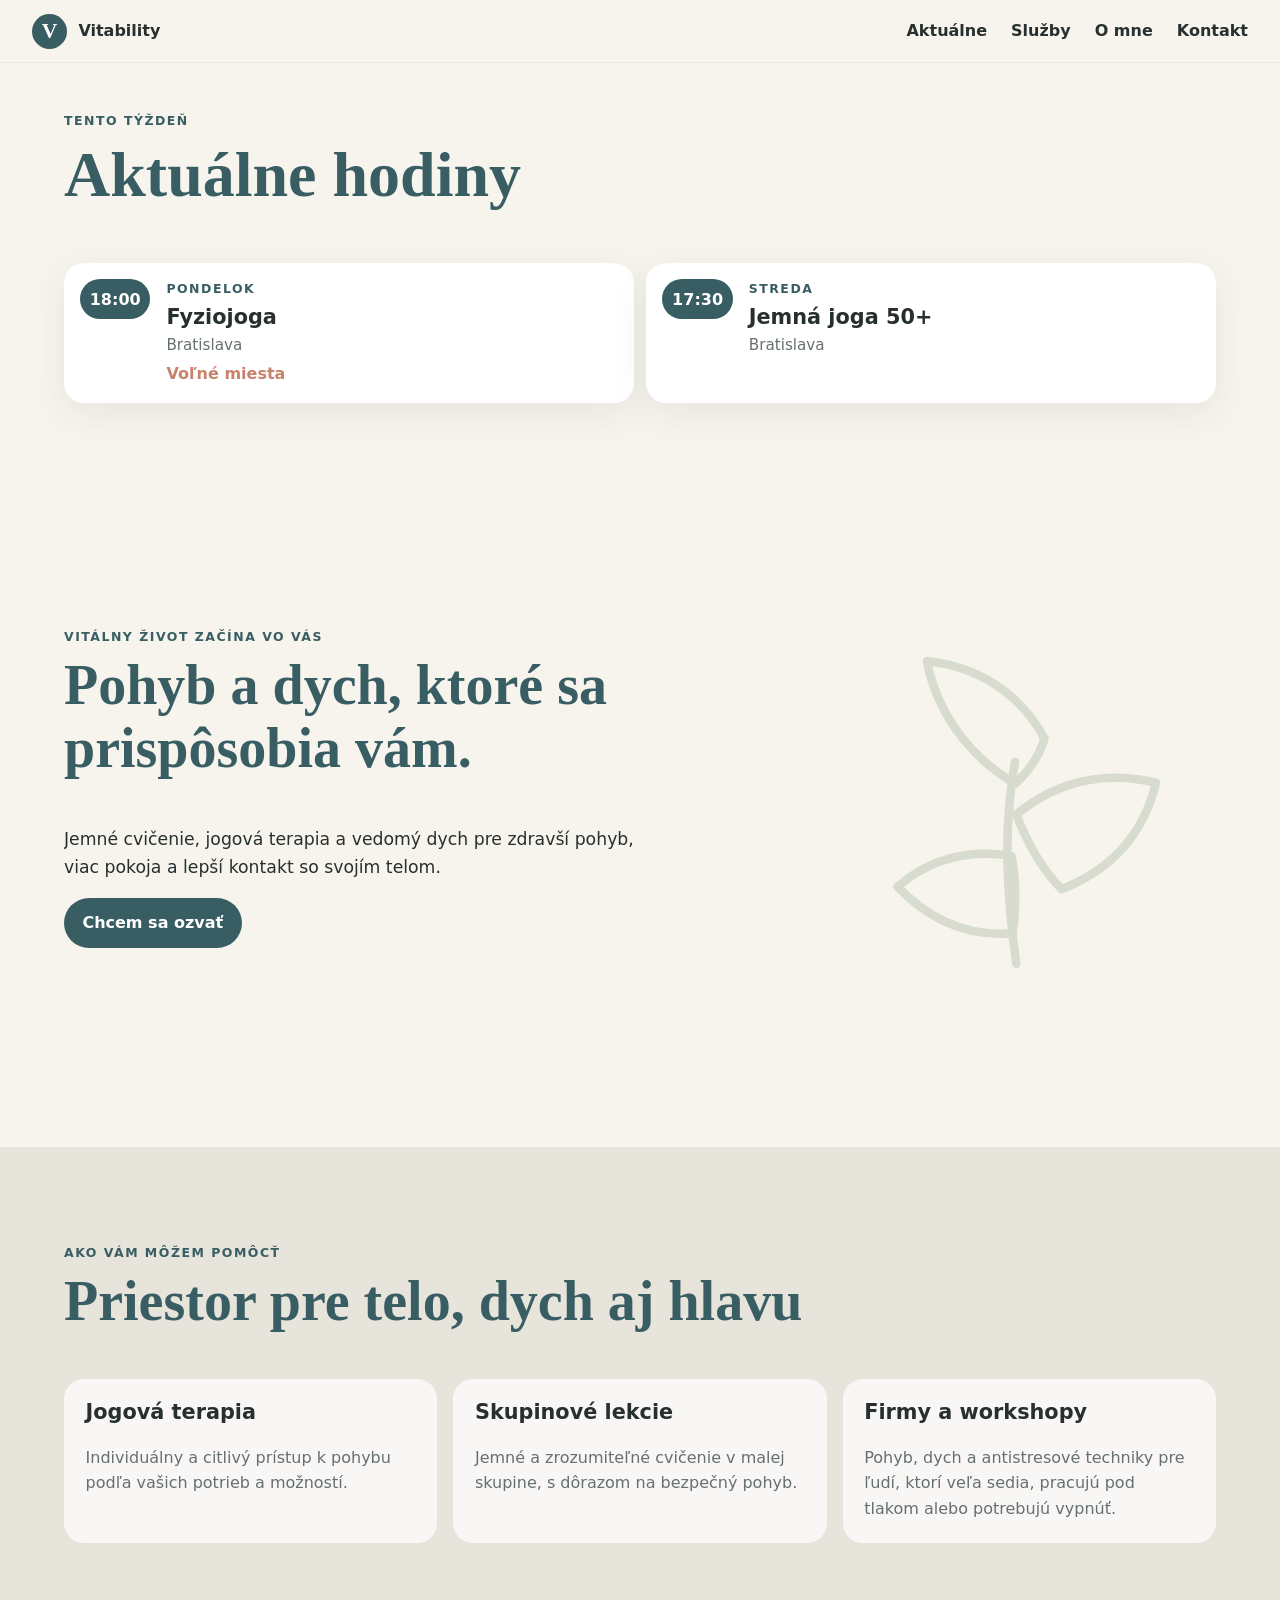
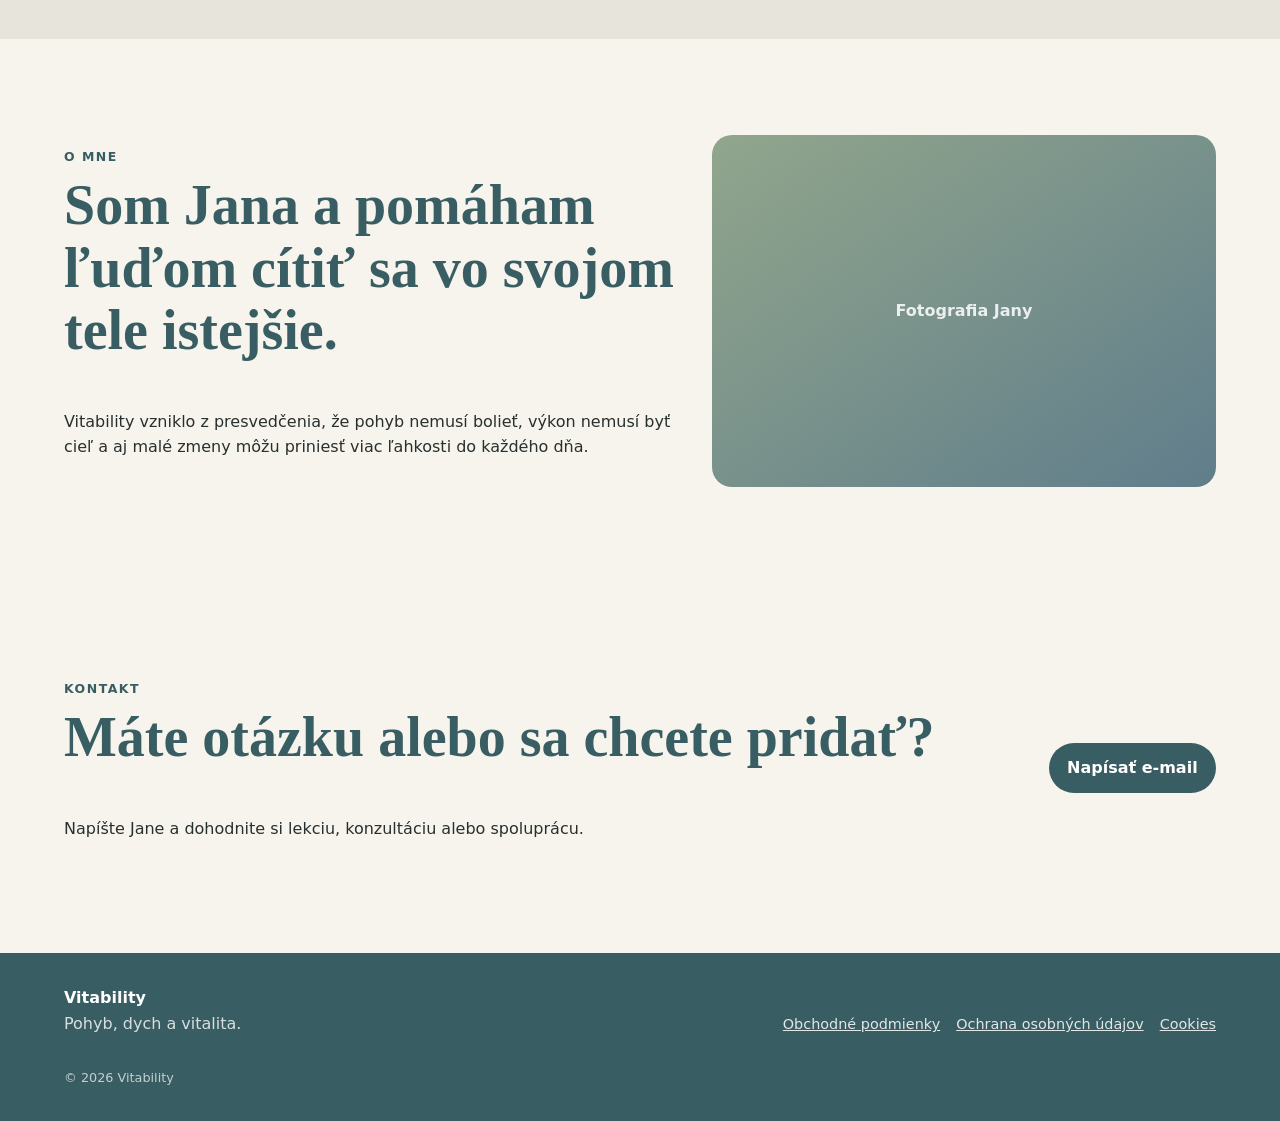
==== index.html @ 78c95292 "Create initial Vitability structure" ====
<!doctype html>
<html lang="sk">
<head>
  <meta charset="utf-8">
  <meta name="viewport" content="width=device-width, initial-scale=1">
  <meta name="description" content="Vitability – jemný pohyb, joga, dych a podpora vitality pre telo aj myseľ.">
  <title>Vitability</title>
  <link rel="stylesheet" href="css/styles.css">
  <script src="js/main.js" defer></script>
</head>
<body>
  <header class="site-header">
    <a class="brand" href="#top" aria-label="Vitability – domov">
      <span class="brand-mark" aria-hidden="true">V</span>
      <span class="brand-name">Vitability</span>
    </a>

    <button class="menu-toggle" type="button" aria-expanded="false" aria-controls="main-nav">
      <span class="sr-only">Otvoriť menu</span>
      <span></span>
      <span></span>
      <span></span>
    </button>

    <nav id="main-nav" class="main-nav" aria-label="Hlavná navigácia">
      <a href="#aktualne">Aktuálne</a>
      <a href="#sluzby">Služby</a>
      <a href="#o-mne">O mne</a>
      <a href="#kontakt">Kontakt</a>
    </nav>
  </header>

  <main id="top">
    <section id="aktualne" class="section section-current">
      <div class="section-heading">
        <p class="eyebrow">Tento týždeň</p>
        <h1>Aktuálne hodiny</h1>
      </div>
      <div id="lessons" class="lessons-list" aria-live="polite">
        <p class="loading">Načítavam aktuálne hodiny…</p>
      </div>
    </section>

    <section class="hero section">
      <div class="hero-copy">
        <p class="eyebrow">Vitálny život začína vo vás</p>
        <h2>Pohyb a dych, ktoré sa prispôsobia vám.</h2>
        <p>Jemné cvičenie, jogová terapia a vedomý dych pre zdravší pohyb, viac pokoja a lepší kontakt so svojím telom.</p>
        <a class="button button-primary" href="#kontakt">Chcem sa ozvať</a>
      </div>

      <div class="hero-art" aria-hidden="true">
        <svg class="ginkgo" viewBox="0 0 320 320" role="img">
          <path d="M157 275c-8-56-11-111-1-165"/>
          <path d="M156 128C116 104 92 68 84 28c42 4 77 27 96 63-4 14-12 26-24 37Z"/>
          <path d="M157 153c33-27 72-36 114-26-10 42-36 71-77 87-15-15-27-35-37-61Z"/>
          <path d="M153 187c-35-6-66 2-93 25 27 28 58 41 94 38 3-21 3-42-1-63Z"/>
        </svg>
      </div>
    </section>

    <section id="sluzby" class="section section-soft">
      <div class="section-heading">
        <p class="eyebrow">Ako vám môžem pomôcť</p>
        <h2>Priestor pre telo, dych aj hlavu</h2>
      </div>

      <div class="cards">
        <article class="card">
          <h3>Jogová terapia</h3>
          <p>Individuálny a citlivý prístup k pohybu podľa vašich potrieb a možností.</p>
        </article>
        <article class="card">
          <h3>Skupinové lekcie</h3>
          <p>Jemné a zrozumiteľné cvičenie v malej skupine, s dôrazom na bezpečný pohyb.</p>
        </article>
        <article class="card">
          <h3>Firmy a workshopy</h3>
          <p>Pohyb, dych a antistresové techniky pre ľudí, ktorí veľa sedia, pracujú pod tlakom alebo potrebujú vypnúť.</p>
        </article>
      </div>
    </section>

    <section id="o-mne" class="section about">
      <div>
        <p class="eyebrow">O mne</p>
        <h2>Som Jana a pomáham ľuďom cítiť sa vo svojom tele istejšie.</h2>
        <p>Vitability vzniklo z presvedčenia, že pohyb nemusí bolieť, výkon nemusí byť cieľ a aj malé zmeny môžu priniesť viac ľahkosti do každého dňa.</p>
      </div>
      <div class="about-placeholder" aria-label="Miesto pre fotografiu Jany">
        <span>Fotografia Jany</span>
      </div>
    </section>

    <section id="kontakt" class="section contact-section">
      <div>
        <p class="eyebrow">Kontakt</p>
        <h2>Máte otázku alebo sa chcete pridať?</h2>
        <p>Napíšte Jane a dohodnite si lekciu, konzultáciu alebo spoluprácu.</p>
      </div>
      <a class="button button-primary" href="mailto:info@vitability.sk">Napísať e-mail</a>
    </section>
  </main>

  <footer class="site-footer">
    <div class="footer-main">
      <div>
        <strong>Vitability</strong>
        <p>Pohyb, dych a vitalita.</p>
      </div>
      <div class="footer-links">
        <a href="#">Obchodné podmienky</a>
        <a href="#">Ochrana osobných údajov</a>
        <a href="#">Cookies</a>
      </div>
    </div>
    <p class="footer-copy">© <span id="year"></span> Vitability</p>
  </footer>
</body>
</html>
---- css/styles.css ----
:root {
  --color-primary: #607d8b;
  --color-deep: #385d62;
  --color-sage: #91a68c;
  --color-bg: #f7f4ed;
  --color-soft: #e7e4dc;
  --color-text: #28302f;
  --color-muted: #66706d;
  --color-accent: #c9826b;
  --color-white: #ffffff;
  --radius: 1.25rem;
  --shadow: 0 10px 35px rgba(40, 48, 47, 0.08);
  --max-width: 72rem;
}

* { box-sizing: border-box; }
html { scroll-behavior: smooth; }
body {
  margin: 0;
  font-family: Inter, ui-sans-serif, system-ui, -apple-system, BlinkMacSystemFont, "Segoe UI", sans-serif;
  color: var(--color-text);
  background: var(--color-bg);
  line-height: 1.6;
}

a { color: inherit; }
img, svg { display: block; max-width: 100%; }
button, input, textarea { font: inherit; }

.sr-only {
  position: absolute;
  width: 1px;
  height: 1px;
  padding: 0;
  margin: -1px;
  overflow: hidden;
  clip: rect(0, 0, 0, 0);
  white-space: nowrap;
  border: 0;
}

.site-header {
  position: sticky;
  top: 0;
  z-index: 10;
  display: flex;
  align-items: center;
  justify-content: space-between;
  padding: 0.85rem 1rem;
  background: rgba(247, 244, 237, 0.94);
  backdrop-filter: blur(10px);
  border-bottom: 1px solid rgba(56, 93, 98, 0.08);
}

.brand {
  display: inline-flex;
  align-items: center;
  gap: 0.7rem;
  text-decoration: none;
  font-weight: 700;
}

.brand-mark {
  display: grid;
  place-items: center;
  width: 2.2rem;
  height: 2.2rem;
  border-radius: 50%;
  background: var(--color-deep);
  color: var(--color-white);
  font-family: Georgia, serif;
  font-size: 1.35rem;
}

.menu-toggle {
  width: 2.75rem;
  height: 2.75rem;
  border: 0;
  background: transparent;
  display: grid;
  align-content: center;
  gap: 5px;
  cursor: pointer;
}
.menu-toggle span:not(.sr-only) {
  display: block;
  height: 2px;
  border-radius: 999px;
  background: var(--color-deep);
}

.main-nav {
  position: absolute;
  top: 100%;
  left: 0;
  right: 0;
  display: none;
  flex-direction: column;
  padding: 1rem;
  background: var(--color-bg);
  border-bottom: 1px solid rgba(56, 93, 98, 0.08);
}
.main-nav.is-open { display: flex; }
.main-nav a {
  padding: 0.8rem 0;
  text-decoration: none;
  font-weight: 600;
}

.section {
  width: min(100% - 2rem, var(--max-width));
  margin-inline: auto;
  padding: 4rem 0;
}

.section-current {
  padding-top: 2rem;
}

.eyebrow {
  margin: 0 0 0.45rem;
  color: var(--color-deep);
  font-size: 0.78rem;
  font-weight: 800;
  letter-spacing: 0.12em;
  text-transform: uppercase;
}

h1, h2, h3 {
  margin-top: 0;
  line-height: 1.12;
}
h1, h2 {
  font-family: Georgia, "Times New Roman", serif;
  color: var(--color-deep);
}
h1 { font-size: clamp(2rem, 8vw, 4rem); }
h2 { font-size: clamp(2rem, 8vw, 3.5rem); }
h3 { font-size: 1.3rem; }
p { margin-top: 0; }

.section-heading { margin-bottom: 1.5rem; }

.lessons-list {
  display: grid;
  gap: 0.8rem;
}
.lesson {
  display: grid;
  grid-template-columns: auto 1fr;
  gap: 0.9rem 1rem;
  align-items: start;
  padding: 1rem;
  border-radius: var(--radius);
  background: var(--color-white);
  box-shadow: var(--shadow);
}
.lesson-time {
  min-width: 4.4rem;
  padding: 0.45rem 0.6rem;
  border-radius: 999px;
  background: var(--color-deep);
  color: var(--color-white);
  font-weight: 800;
  text-align: center;
}
.lesson h3 { margin-bottom: 0.2rem; }
.lesson-meta { margin: 0; color: var(--color-muted); font-size: 0.95rem; }
.lesson-note { margin: 0.25rem 0 0; color: var(--color-accent); font-weight: 700; }
.loading, .empty { color: var(--color-muted); }

.hero {
  position: relative;
  display: grid;
  gap: 2rem;
  overflow: hidden;
  min-height: 70vh;
  align-content: center;
}
.hero-copy { position: relative; z-index: 1; }
.hero-copy > p:not(.eyebrow) { max-width: 37rem; font-size: 1.08rem; }
.hero-art {
  position: absolute;
  right: -6rem;
  bottom: -2rem;
  width: 19rem;
  opacity: 0.16;
}
.ginkgo {
  fill: none;
  stroke: var(--color-sage);
  stroke-width: 7;
  stroke-linecap: round;
  stroke-linejoin: round;
}

.button {
  display: inline-flex;
  align-items: center;
  justify-content: center;
  min-height: 3rem;
  padding: 0.75rem 1.15rem;
  border-radius: 999px;
  text-decoration: none;
  font-weight: 800;
}
.button-primary {
  background: var(--color-deep);
  color: var(--color-white);
}
.button-primary:hover { background: #2f5054; }

.section-soft {
  width: 100%;
  max-width: none;
  padding-inline: max(1rem, calc((100vw - var(--max-width)) / 2));
  background: var(--color-soft);
}
.cards {
  display: grid;
  gap: 1rem;
}
.card {
  padding: 1.35rem;
  border-radius: var(--radius);
  background: rgba(255, 255, 255, 0.72);
}
.card p { margin-bottom: 0; color: var(--color-muted); }

.about {
  display: grid;
  gap: 2rem;
}
.about-placeholder {
  min-height: 22rem;
  display: grid;
  place-items: center;
  border-radius: var(--radius);
  background: linear-gradient(145deg, var(--color-sage), var(--color-primary));
  color: rgba(255,255,255,0.85);
  font-weight: 700;
}

.contact-section {
  display: grid;
  gap: 1.5rem;
  padding-bottom: 5rem;
}

.site-footer {
  padding: 2rem 1rem;
  background: var(--color-deep);
  color: var(--color-white);
}
.footer-main {
  width: min(100%, var(--max-width));
  margin-inline: auto;
  display: grid;
  gap: 1.5rem;
}
.footer-main p { margin-bottom: 0; opacity: 0.8; }
.footer-links {
  display: flex;
  flex-wrap: wrap;
  gap: 0.75rem 1rem;
}
.footer-links a { font-size: 0.9rem; opacity: 0.85; }
.footer-copy {
  width: min(100%, var(--max-width));
  margin: 2rem auto 0;
  font-size: 0.8rem;
  opacity: 0.7;
}

@media (min-width: 48rem) {
  .site-header { padding-inline: 2rem; }
  .menu-toggle { display: none; }
  .main-nav {
    position: static;
    display: flex;
    flex-direction: row;
    gap: 1.5rem;
    padding: 0;
    background: transparent;
    border: 0;
  }
  .main-nav a { padding: 0; }
  .section { padding-block: 6rem; }
  .section-current { padding-top: 3rem; }
  .lessons-list { grid-template-columns: repeat(2, minmax(0, 1fr)); }
  .hero { grid-template-columns: 1.3fr 0.7fr; min-height: 72vh; }
  .hero-art { position: static; width: 100%; opacity: 0.3; align-self: center; }
  .cards { grid-template-columns: repeat(3, 1fr); }
  .about { grid-template-columns: 1.1fr 0.9fr; align-items: center; }
  .contact-section { grid-template-columns: 1fr auto; align-items: center; }
  .footer-main { grid-template-columns: 1fr auto; align-items: end; }
  .footer-links { justify-content: flex-end; }
}
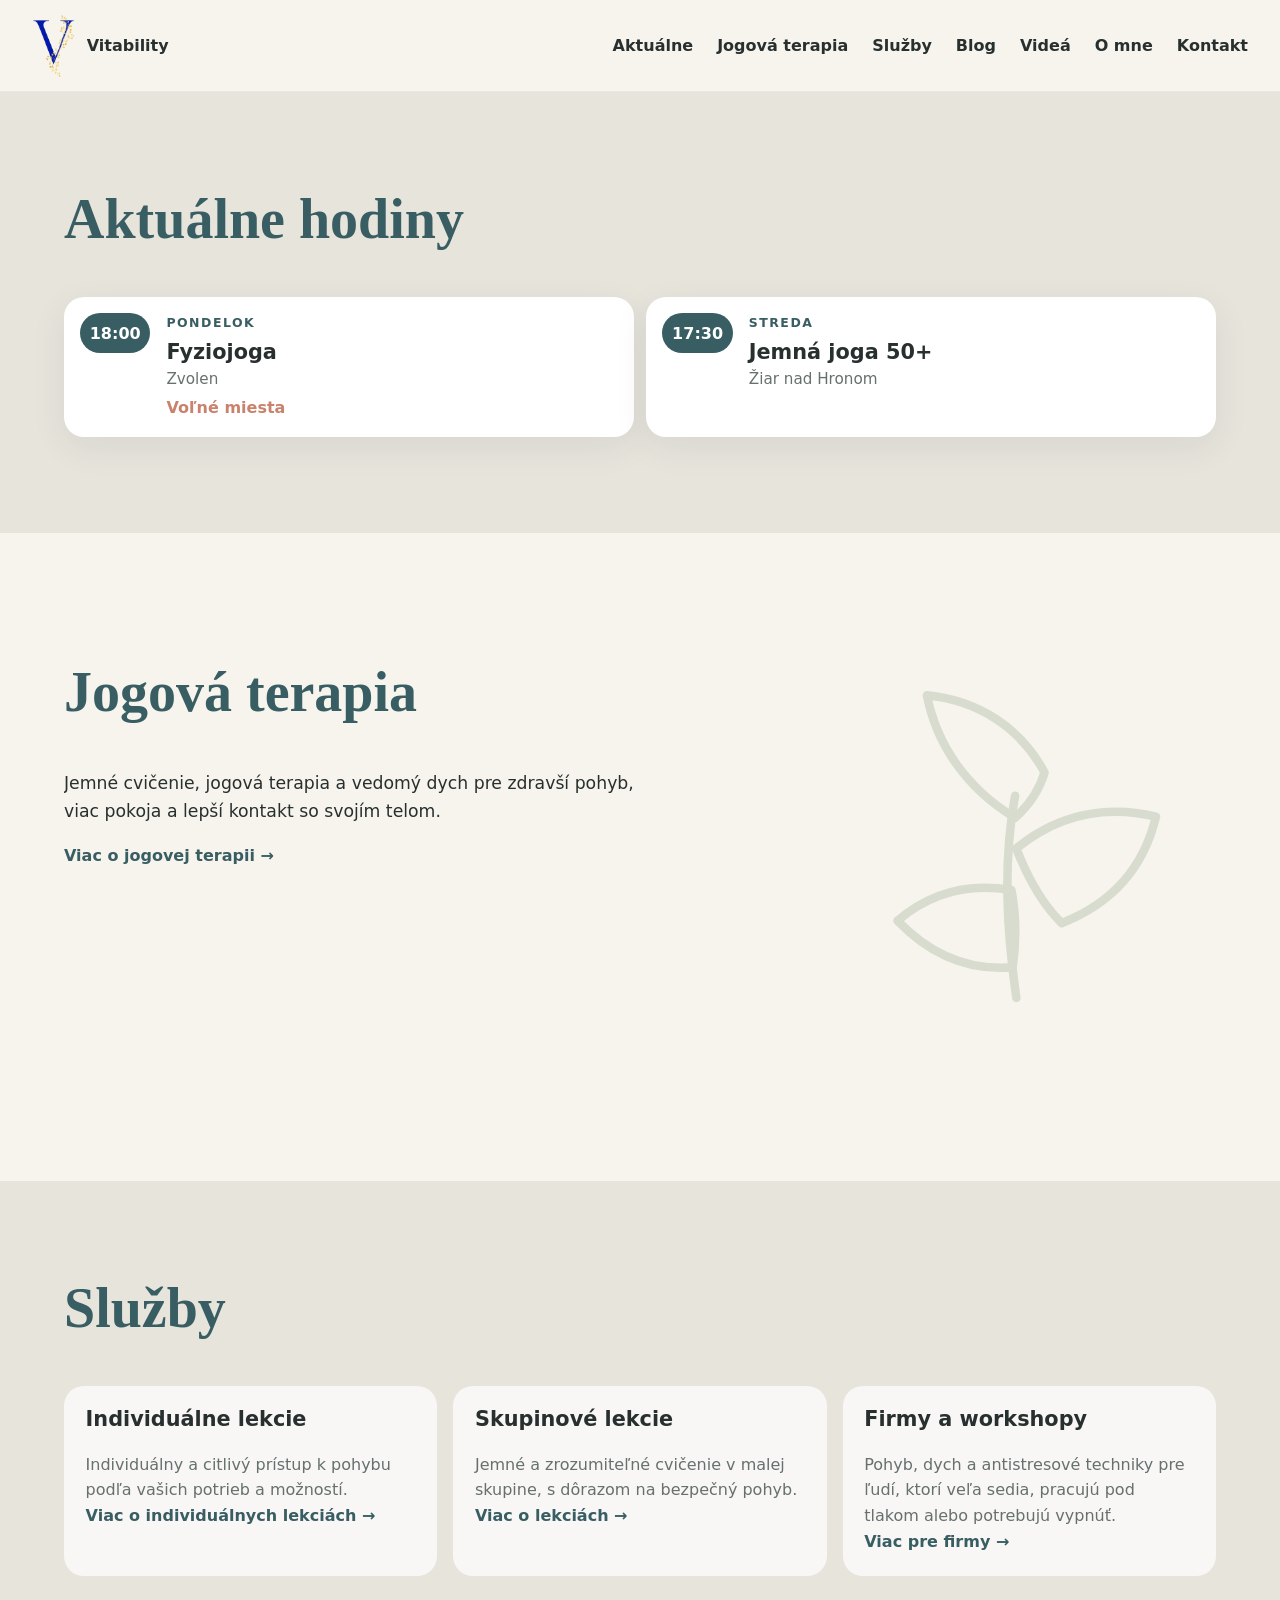
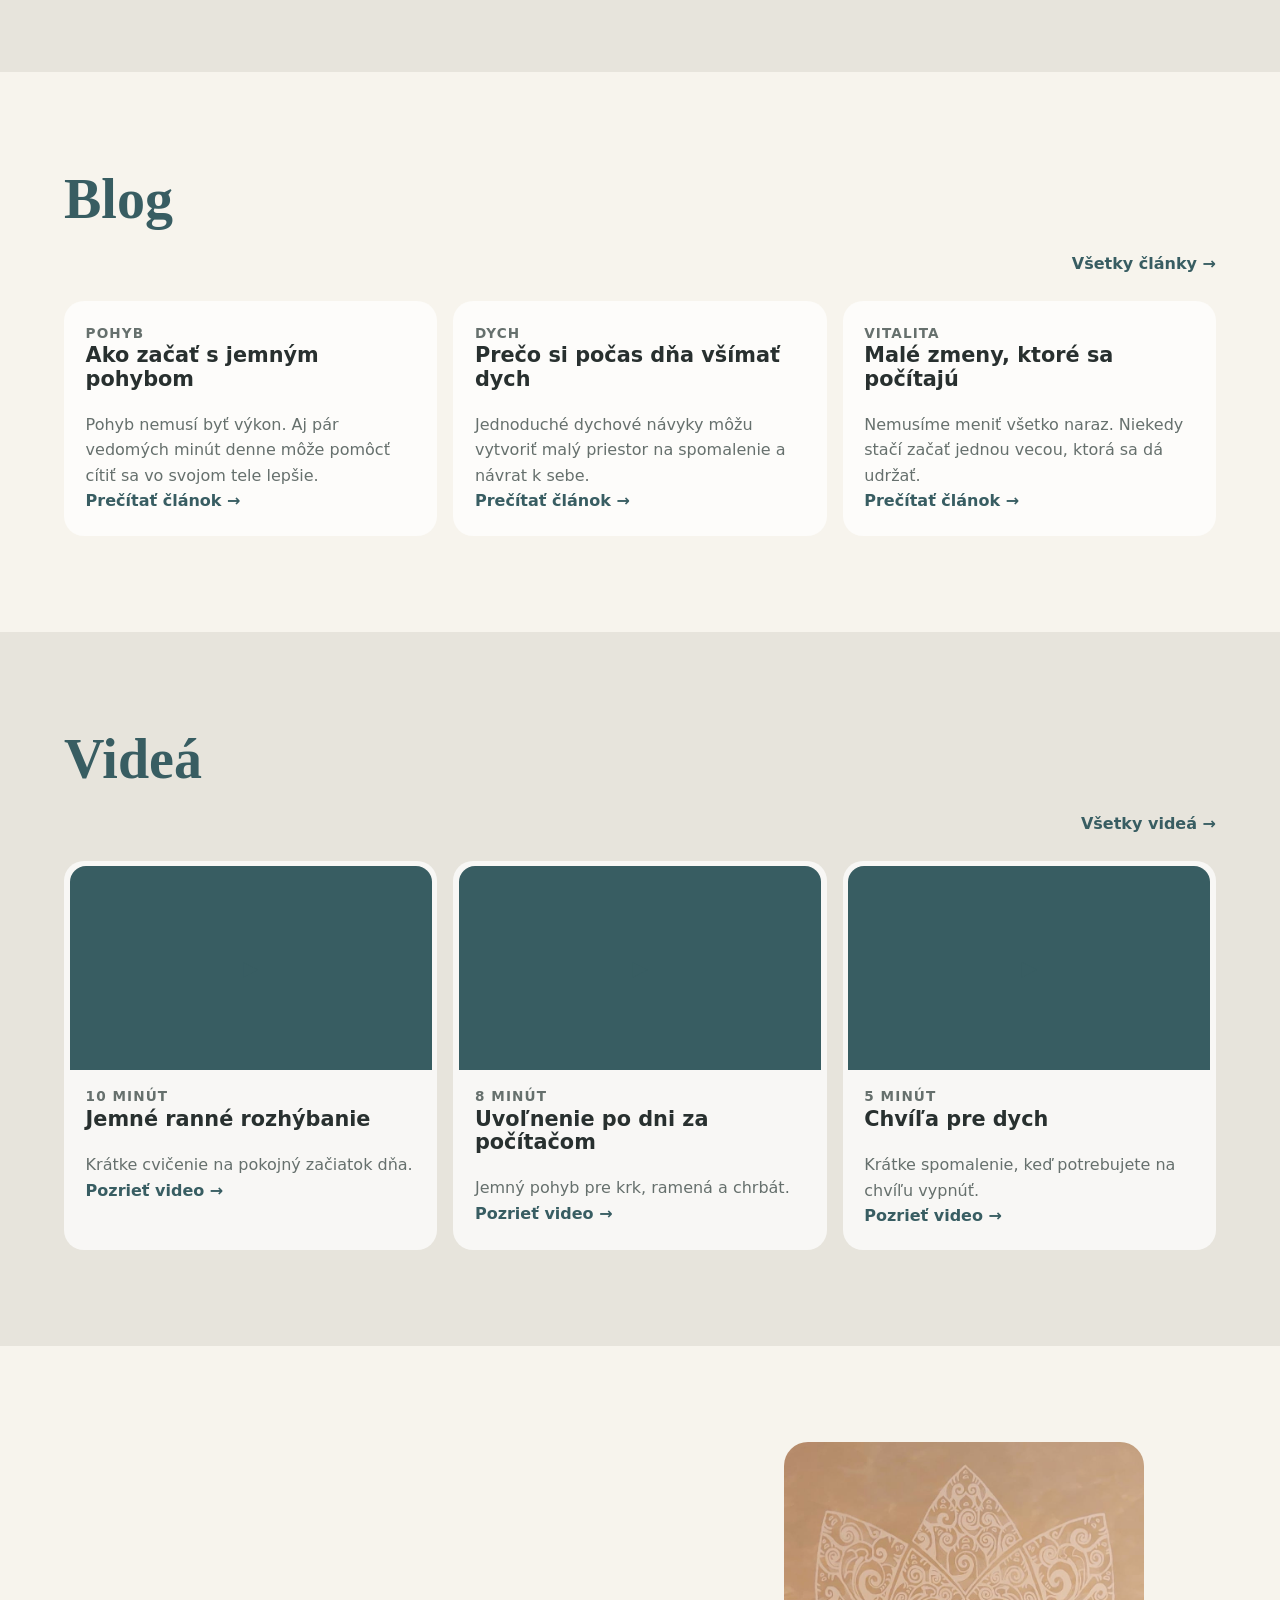
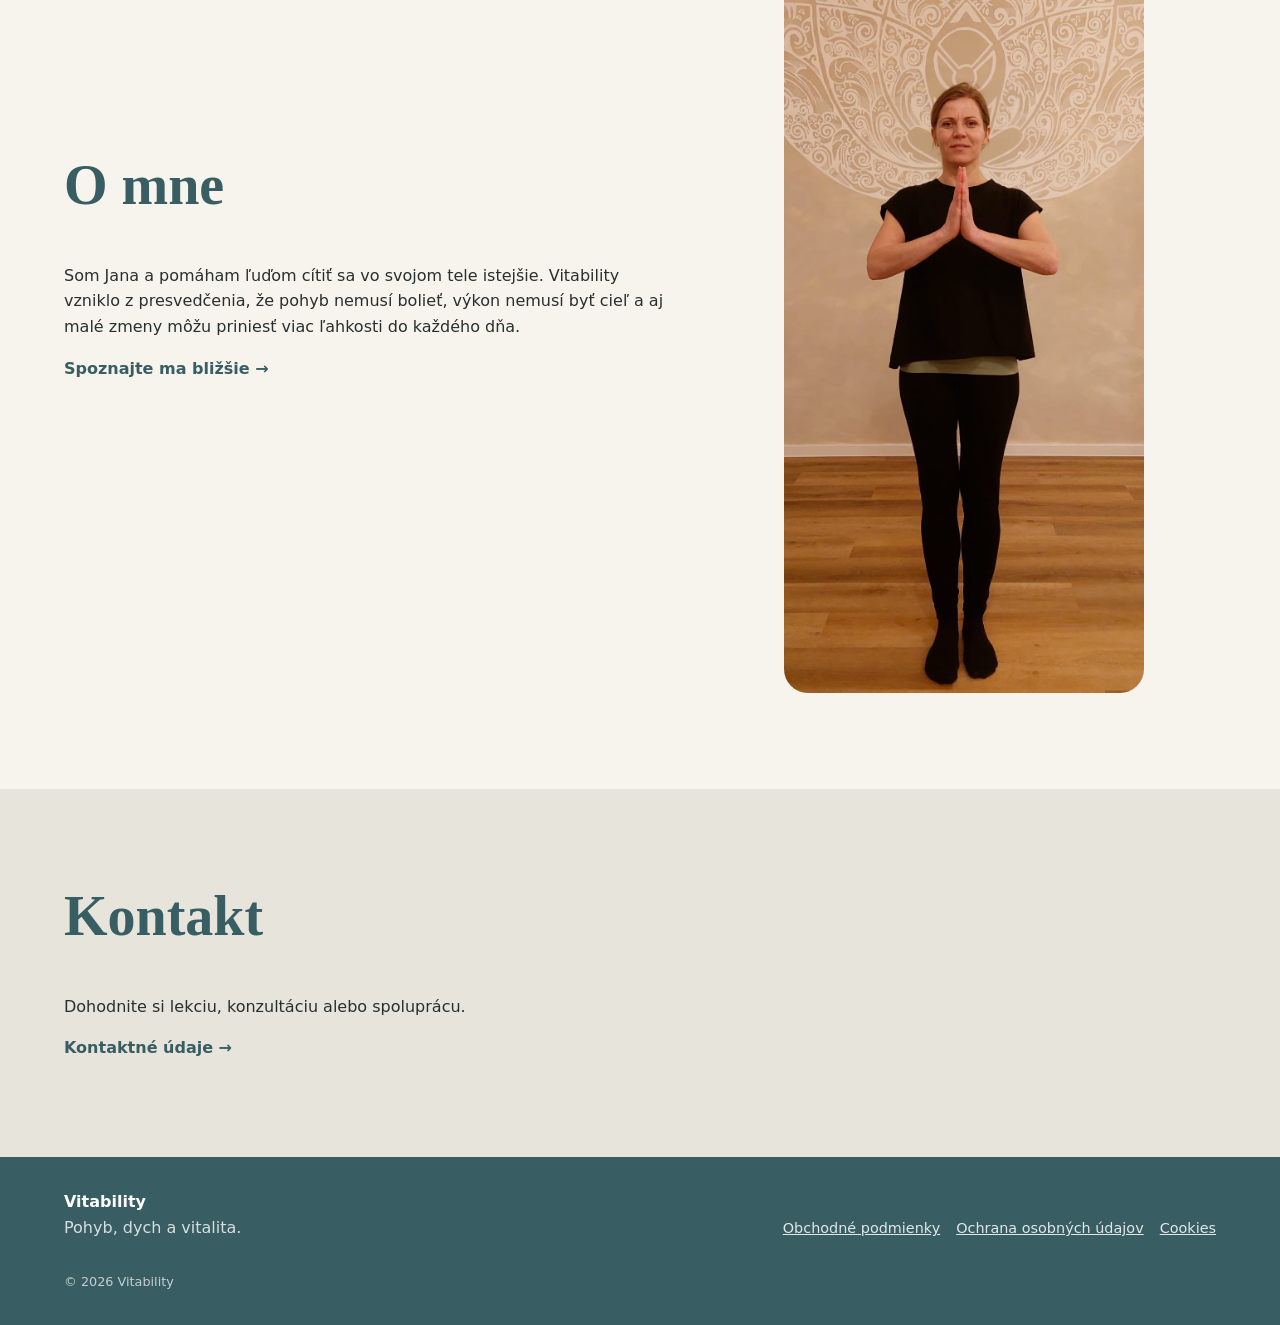
==== commit 713f10c2: "Add homepage content and images" ====
--- a/index.html
+++ b/index.html
@@ -1,120 +1,320 @@
 <!doctype html>
 <html lang="sk">
+
 <head>
-  <meta charset="utf-8">
-  <meta name="viewport" content="width=device-width, initial-scale=1">
-  <meta name="description" content="Vitability – jemný pohyb, joga, dych a podpora vitality pre telo aj myseľ.">
-  <title>Vitability</title>
-  <link rel="stylesheet" href="css/styles.css">
-  <script src="js/main.js" defer></script>
+    <meta charset="utf-8">
+    <meta name="viewport" content="width=device-width, initial-scale=1">
+
+    <meta name="description" content="Vitability – jemný pohyb, joga, dych a podpora vitality pre telo aj myseľ.">
+
+    <title>Vitability</title>
+
+    <link rel="stylesheet" href="css/styles.css">
+    <script src="js/main.js" defer></script>
 </head>
+
 <body>
-  <header class="site-header">
-    <a class="brand" href="#top" aria-label="Vitability – domov">
-      <span class="brand-mark" aria-hidden="true">V</span>
-      <span class="brand-name">Vitability</span>
-    </a>
-
-    <button class="menu-toggle" type="button" aria-expanded="false" aria-controls="main-nav">
-      <span class="sr-only">Otvoriť menu</span>
-      <span></span>
-      <span></span>
-      <span></span>
-    </button>
-
-    <nav id="main-nav" class="main-nav" aria-label="Hlavná navigácia">
-      <a href="#aktualne">Aktuálne</a>
-      <a href="#sluzby">Služby</a>
-      <a href="#o-mne">O mne</a>
-      <a href="#kontakt">Kontakt</a>
-    </nav>
-  </header>
-
-  <main id="top">
-    <section id="aktualne" class="section section-current">
-      <div class="section-heading">
-        <p class="eyebrow">Tento týždeň</p>
-        <h1>Aktuálne hodiny</h1>
-      </div>
-      <div id="lessons" class="lessons-list" aria-live="polite">
-        <p class="loading">Načítavam aktuálne hodiny…</p>
-      </div>
-    </section>
-
-    <section class="hero section">
-      <div class="hero-copy">
-        <p class="eyebrow">Vitálny život začína vo vás</p>
-        <h2>Pohyb a dych, ktoré sa prispôsobia vám.</h2>
-        <p>Jemné cvičenie, jogová terapia a vedomý dych pre zdravší pohyb, viac pokoja a lepší kontakt so svojím telom.</p>
-        <a class="button button-primary" href="#kontakt">Chcem sa ozvať</a>
-      </div>
-
-      <div class="hero-art" aria-hidden="true">
-        <svg class="ginkgo" viewBox="0 0 320 320" role="img">
-          <path d="M157 275c-8-56-11-111-1-165"/>
-          <path d="M156 128C116 104 92 68 84 28c42 4 77 27 96 63-4 14-12 26-24 37Z"/>
-          <path d="M157 153c33-27 72-36 114-26-10 42-36 71-77 87-15-15-27-35-37-61Z"/>
-          <path d="M153 187c-35-6-66 2-93 25 27 28 58 41 94 38 3-21 3-42-1-63Z"/>
-        </svg>
-      </div>
-    </section>
-
-    <section id="sluzby" class="section section-soft">
-      <div class="section-heading">
-        <p class="eyebrow">Ako vám môžem pomôcť</p>
-        <h2>Priestor pre telo, dych aj hlavu</h2>
-      </div>
-
-      <div class="cards">
-        <article class="card">
-          <h3>Jogová terapia</h3>
-          <p>Individuálny a citlivý prístup k pohybu podľa vašich potrieb a možností.</p>
-        </article>
-        <article class="card">
-          <h3>Skupinové lekcie</h3>
-          <p>Jemné a zrozumiteľné cvičenie v malej skupine, s dôrazom na bezpečný pohyb.</p>
-        </article>
-        <article class="card">
-          <h3>Firmy a workshopy</h3>
-          <p>Pohyb, dych a antistresové techniky pre ľudí, ktorí veľa sedia, pracujú pod tlakom alebo potrebujú vypnúť.</p>
-        </article>
-      </div>
-    </section>
-
-    <section id="o-mne" class="section about">
-      <div>
-        <p class="eyebrow">O mne</p>
-        <h2>Som Jana a pomáham ľuďom cítiť sa vo svojom tele istejšie.</h2>
-        <p>Vitability vzniklo z presvedčenia, že pohyb nemusí bolieť, výkon nemusí byť cieľ a aj malé zmeny môžu priniesť viac ľahkosti do každého dňa.</p>
-      </div>
-      <div class="about-placeholder" aria-label="Miesto pre fotografiu Jany">
-        <span>Fotografia Jany</span>
-      </div>
-    </section>
-
-    <section id="kontakt" class="section contact-section">
-      <div>
-        <p class="eyebrow">Kontakt</p>
-        <h2>Máte otázku alebo sa chcete pridať?</h2>
-        <p>Napíšte Jane a dohodnite si lekciu, konzultáciu alebo spoluprácu.</p>
-      </div>
-      <a class="button button-primary" href="mailto:info@vitability.sk">Napísať e-mail</a>
-    </section>
-  </main>
-
-  <footer class="site-footer">
-    <div class="footer-main">
-      <div>
-        <strong>Vitability</strong>
-        <p>Pohyb, dych a vitalita.</p>
-      </div>
-      <div class="footer-links">
-        <a href="#">Obchodné podmienky</a>
-        <a href="#">Ochrana osobných údajov</a>
-        <a href="#">Cookies</a>
-      </div>
-    </div>
-    <p class="footer-copy">© <span id="year"></span> Vitability</p>
-  </footer>
+    <header class="site-header">
+        <a class="brand" href="#aktualne" aria-label="Vitability – domov">
+            <img class="brand-logo" src="assets/logo/vitability-v.png" alt="">
+            <span class="brand-name">Vitability</span>
+        </a>
+
+        <button class="menu-toggle" type="button" aria-expanded="false" aria-controls="main-nav">
+            <span class="sr-only">Otvoriť menu</span>
+            <span></span>
+            <span></span>
+            <span></span>
+        </button>
+
+        <nav id="main-nav" class="main-nav" aria-label="Hlavná navigácia">
+            <a href="#aktualne">Aktuálne</a>
+            <a href="#hero">Jogová terapia</a>
+            <a href="#sluzby">Služby</a>
+            <a href="#blog">Blog</a>
+            <a href="#videa">Videá</a>
+            <a href="#o-mne">O mne</a>
+            <a href="#kontakt">Kontakt</a>
+        </nav>
+    </header>
+
+    <main id="top">
+
+        <section id="aktualne" class="section section-soft">
+            <div class="section-heading">
+                <h2>Aktuálne hodiny</h2>
+            </div>
+
+            <div id="lessons" class="lessons-list" aria-live="polite">
+                <p class="loading">Načítavam aktuálne hodiny…</p>
+            </div>
+        </section>
+
+        <section id="hero" class="hero section">
+            <div class="hero-copy">
+                <h2>Jogová terapia</h2>
+
+                <p>
+                    Jemné cvičenie, jogová terapia a vedomý dych pre zdravší
+                    pohyb, viac pokoja a lepší kontakt so svojím telom.
+                </p>
+                <a class="text-link" href="jogova-terapia.html">
+                    Viac o jogovej terapii →
+                </a>
+
+            </div>
+
+            <div class="hero-art" aria-hidden="true">
+                <svg class="ginkgo" viewBox="0 0 320 320" role="img">
+                    <path d="M157 275c-8-56-11-111-1-165" />
+                    <path d="M156 128C116 104 92 68 84 28c42 4 77 27 96 63-4 14-12 26-24 37Z" />
+                    <path d="M157 153c33-27 72-36 114-26-10 42-36 71-77 87-15-15-27-35-37-61Z" />
+                    <path d="M153 187c-35-6-66 2-93 25 27 28 58 41 94 38 3-21 3-42-1-63Z" />
+                </svg>
+            </div>
+        </section>
+
+        <section id="sluzby" class="section section-soft">
+            <div class="section-heading">
+                <h2>Služby</h2>
+            </div>
+
+            <div class="cards">
+                <article class="card">
+                    <h3>Individuálne lekcie</h3>
+
+                    <p>
+                        Individuálny a citlivý prístup k pohybu podľa vašich
+                        potrieb a možností.
+                    </p>
+
+                    <a class="text-link" href="individualne-lekcie.html">
+                        Viac o individuálnych lekciách →
+                    </a>
+                </article>
+
+                <article class="card">
+                    <h3>Skupinové lekcie</h3>
+
+                    <p>
+                        Jemné a zrozumiteľné cvičenie v malej skupine,
+                        s dôrazom na bezpečný pohyb.
+                    </p>
+
+                    <a class="text-link" href="skupinove-lekcie.html">
+                        Viac o lekciách →
+                    </a>
+                </article>
+
+                <article class="card">
+                    <h3>Firmy a workshopy</h3>
+
+                    <p>
+                        Pohyb, dych a antistresové techniky pre ľudí,
+                        ktorí veľa sedia, pracujú pod tlakom alebo
+                        potrebujú vypnúť.
+                    </p>
+
+                    <a class="text-link" href="firmy.html">
+                        Viac pre firmy →
+                    </a>
+                </article>
+            </div>
+        </section>
+
+        <section id="blog" class="section">
+            <div class="section-heading section-heading-row">
+                <div>
+                    <h2>Blog</h2>
+                </div>
+
+                <a class="text-link" href="blog.html">
+                    Všetky články →
+                </a>
+            </div>
+
+            <div class="cards blog-cards">
+                <article class="card article-card">
+                    <p class="card-meta">Pohyb</p>
+
+                    <h3>Ako začať s jemným pohybom</h3>
+
+                    <p>
+                        Pohyb nemusí byť výkon. Aj pár vedomých minút denne
+                        môže pomôcť cítiť sa vo svojom tele lepšie.
+                    </p>
+
+                    <a class="text-link" href="#">
+                        Prečítať článok →
+                    </a>
+                </article>
+
+                <article class="card article-card">
+                    <p class="card-meta">Dych</p>
+
+                    <h3>Prečo si počas dňa všímať dych</h3>
+
+                    <p>
+                        Jednoduché dychové návyky môžu vytvoriť malý priestor
+                        na spomalenie a návrat k sebe.
+                    </p>
+
+                    <a class="text-link" href="#">
+                        Prečítať článok →
+                    </a>
+                </article>
+
+                <article class="card article-card">
+                    <p class="card-meta">Vitalita</p>
+
+                    <h3>Malé zmeny, ktoré sa počítajú</h3>
+
+                    <p>
+                        Nemusíme meniť všetko naraz. Niekedy stačí začať
+                        jednou vecou, ktorá sa dá udržať.
+                    </p>
+
+                    <a class="text-link" href="#">
+                        Prečítať článok →
+                    </a>
+                </article>
+            </div>
+        </section>
+
+        <section id="videa" class="section section-soft">
+            <div class="section-heading section-heading-row">
+                <div>
+                    <h2>Videá</h2>
+                </div>
+
+                <a class="text-link" href="videa.html">
+                    Všetky videá →
+                </a>
+            </div>
+
+            <div class="cards video-cards">
+                <article class="card video-card">
+                    <div class="video-placeholder" aria-hidden="true">
+                        <span class="play-button">▶</span>
+                    </div>
+
+                    <p class="card-meta">10 minút</p>
+
+                    <h3>Jemné ranné rozhýbanie</h3>
+
+                    <p>
+                        Krátke cvičenie na pokojný začiatok dňa.
+                    </p>
+
+                    <a class="text-link" href="#">
+                        Pozrieť video →
+                    </a>
+                </article>
+
+                <article class="card video-card">
+                    <div class="video-placeholder" aria-hidden="true">
+                        <span class="play-button">▶</span>
+                    </div>
+
+                    <p class="card-meta">8 minút</p>
+
+                    <h3>Uvoľnenie po dni za počítačom</h3>
+
+                    <p>
+                        Jemný pohyb pre krk, ramená a chrbát.
+                    </p>
+
+                    <a class="text-link" href="#">
+                        Pozrieť video →
+                    </a>
+                </article>
+
+                <article class="card video-card">
+                    <div class="video-placeholder" aria-hidden="true">
+                        <span class="play-button">▶</span>
+                    </div>
+
+                    <p class="card-meta">5 minút</p>
+
+                    <h3>Chvíľa pre dych</h3>
+
+                    <p>
+                        Krátke spomalenie, keď potrebujete na chvíľu vypnúť.
+                    </p>
+
+                    <a class="text-link" href="#">
+                        Pozrieť video →
+                    </a>
+                </article>
+            </div>
+        </section>
+
+        <section id="o-mne" class="section about">
+            <div>
+                <h2>
+                    O mne
+                </h2>
+
+                <p>
+                    Som Jana a pomáham ľuďom cítiť sa vo svojom tele istejšie.
+                    Vitability vzniklo z presvedčenia, že pohyb nemusí bolieť,
+                    výkon nemusí byť cieľ a aj malé zmeny môžu priniesť
+                    viac ľahkosti do každého dňa.
+                </p>
+
+                <a class="text-link" href="o-mne.html">
+                    Spoznajte ma bližšie →
+                </a>
+            </div>
+
+            <div class="about-image">
+                <img src="assets/images/janka_kvet.jpeg" alt="Jana z Vitability" loading="lazy">
+            </div>
+        </section>
+
+        <section id="kontakt" class="section section-soft">
+            <div>
+                <h2>Kontakt</h2>
+
+                <p>
+                    Dohodnite si lekciu, konzultáciu
+                    alebo spoluprácu.
+                </p>
+                <a class="text-link" href="kontakt.html">
+                    Kontaktné údaje →
+                </a>
+
+            </div>
+        </section>
+
+    </main>
+
+    <footer class="site-footer">
+        <div class="footer-main">
+            <div>
+                <strong>Vitability</strong>
+                <p>Pohyb, dych a vitalita.</p>
+            </div>
+
+            <div class="footer-links">
+                <a href="obchodne-podmienky.html">
+                    Obchodné podmienky
+                </a>
+
+                <a href="ochrana-osobnych-udajov.html">
+                    Ochrana osobných údajov
+                </a>
+
+                <a href="cookies.html">
+                    Cookies
+                </a>
+            </div>
+        </div>
+
+        <p class="footer-copy">
+            © <span id="year"></span> Vitability
+        </p>
+    </footer>
 </body>
-</html>
+
+</html>
--- a/css/styles.css
+++ b/css/styles.css
@@ -296,3 +296,91 @@
   .footer-main { grid-template-columns: 1fr auto; align-items: end; }
   .footer-links { justify-content: flex-end; }
 }
+
+.section-heading-row {
+  display: flex;
+  flex-direction: column;
+  gap: 1rem;
+}
+
+.text-link {
+  display: inline-block;
+  color: var(--color-deep);
+  font-weight: 600;
+  text-decoration: none;
+}
+
+.text-link:hover {
+  text-decoration: underline;
+}
+
+.card-meta {
+  margin-bottom: 0.5rem;
+  font-size: 0.85rem;
+  font-weight: 600;
+  text-transform: uppercase;
+  letter-spacing: 0.08em;
+  color: var(--color-primary);
+}
+
+.video-placeholder {
+  display: grid;
+  place-items: center;
+  aspect-ratio: 16 / 9;
+  margin: -1rem -1rem 1rem;
+  border-radius: 1rem 1rem 0 0;
+  background: var(--color-deep);
+}
+
+.play-button {
+  display: grid;
+  place-items: center;
+  width: 3.5rem;
+  height: 3.5rem;
+  border-radius: 50%;
+  background: var(--color-background);
+  color: var(--color-deep);
+  font-size: 1.25rem;
+}
+
+@media (min-width: 768px) {
+  .section-heading-row {
+    flex-direction: row;
+    align-items: end;
+    justify-content: space-between;
+  }
+}
+
+.brand {
+  display: flex;
+  align-items: center;
+  gap: 0.75rem;
+  text-decoration: none;
+}
+
+.brand-logo {
+  display: block;
+  width: auto;
+  height: 64px;
+  object-fit: contain;
+}
+
+@media (max-width: 767px) {
+  .brand-logo {
+    height: 48px;
+  }
+}
+
+.about-image {
+  width: 100%;
+  max-width: 360px;
+  margin-inline: auto;
+  overflow: hidden;
+  border-radius: 1.5rem;
+}
+
+.about-image img {
+  display: block;
+  width: 100%;
+  height: auto;
+}
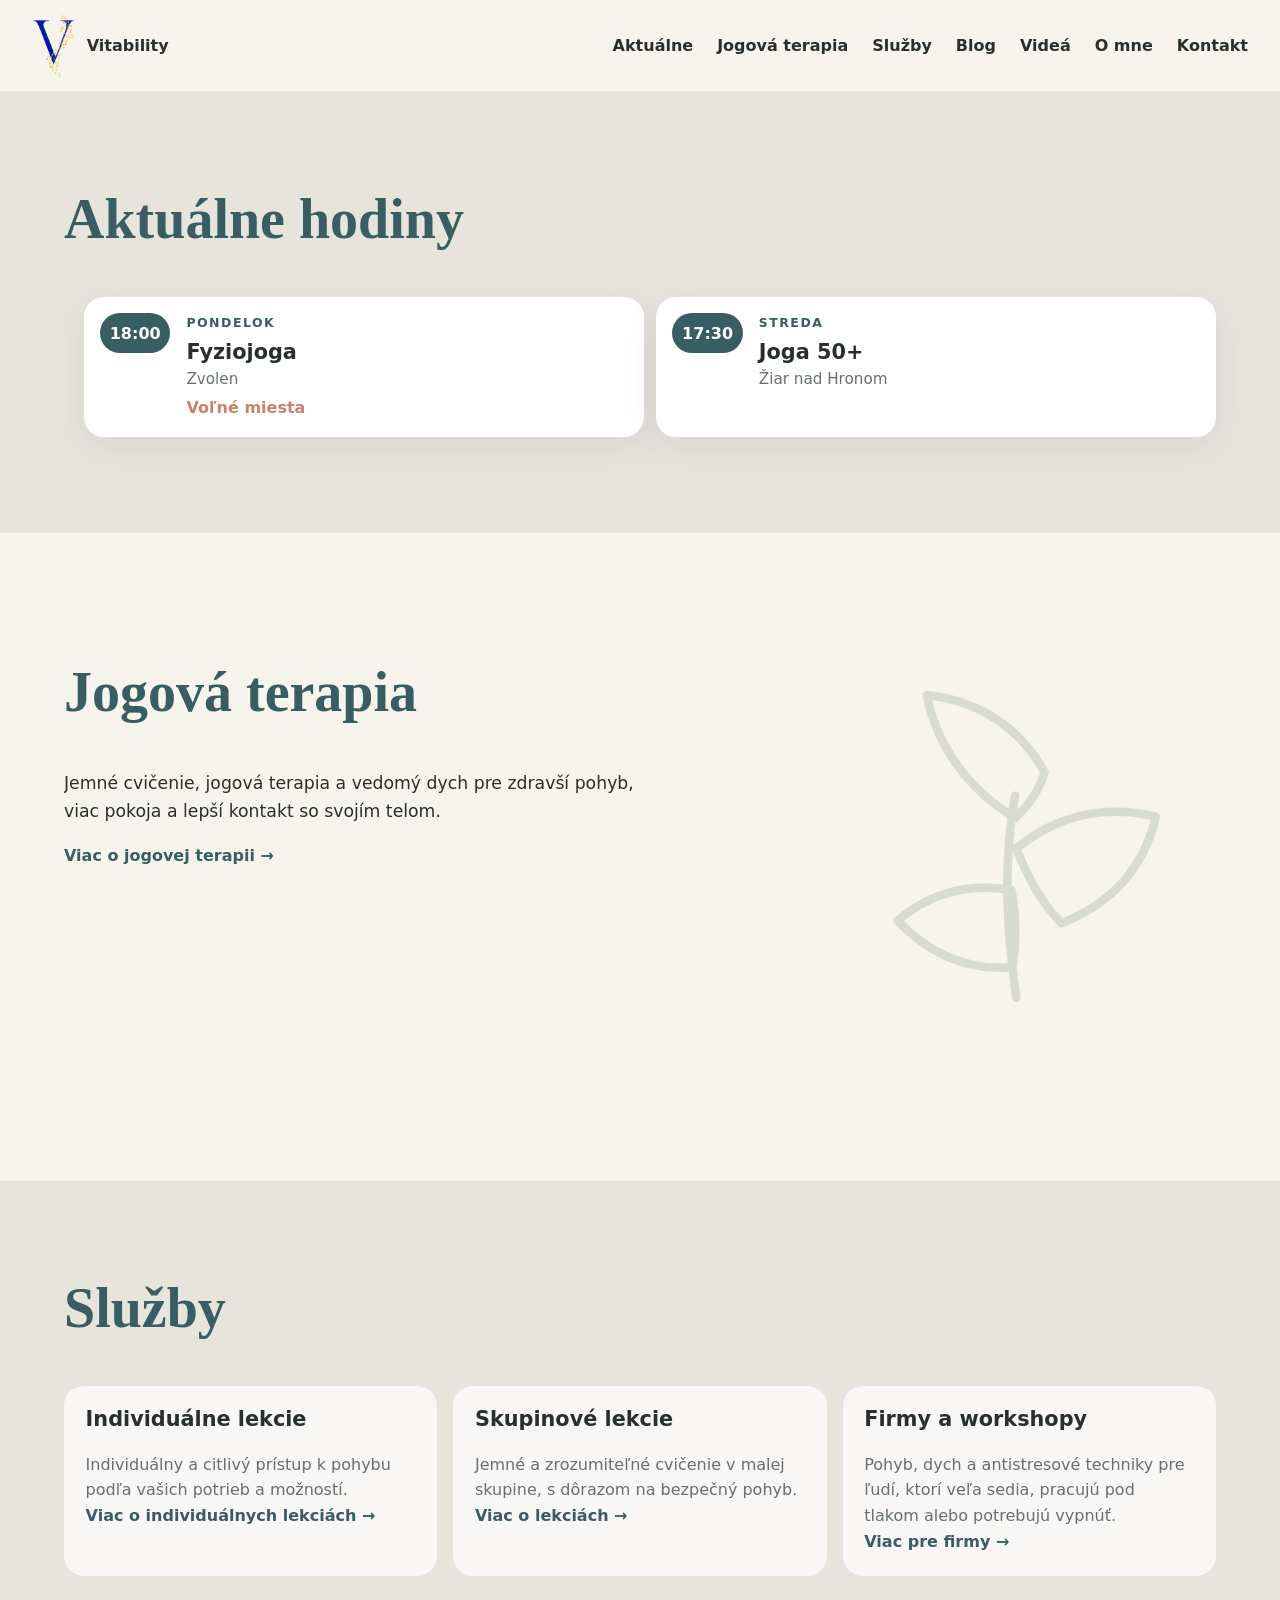
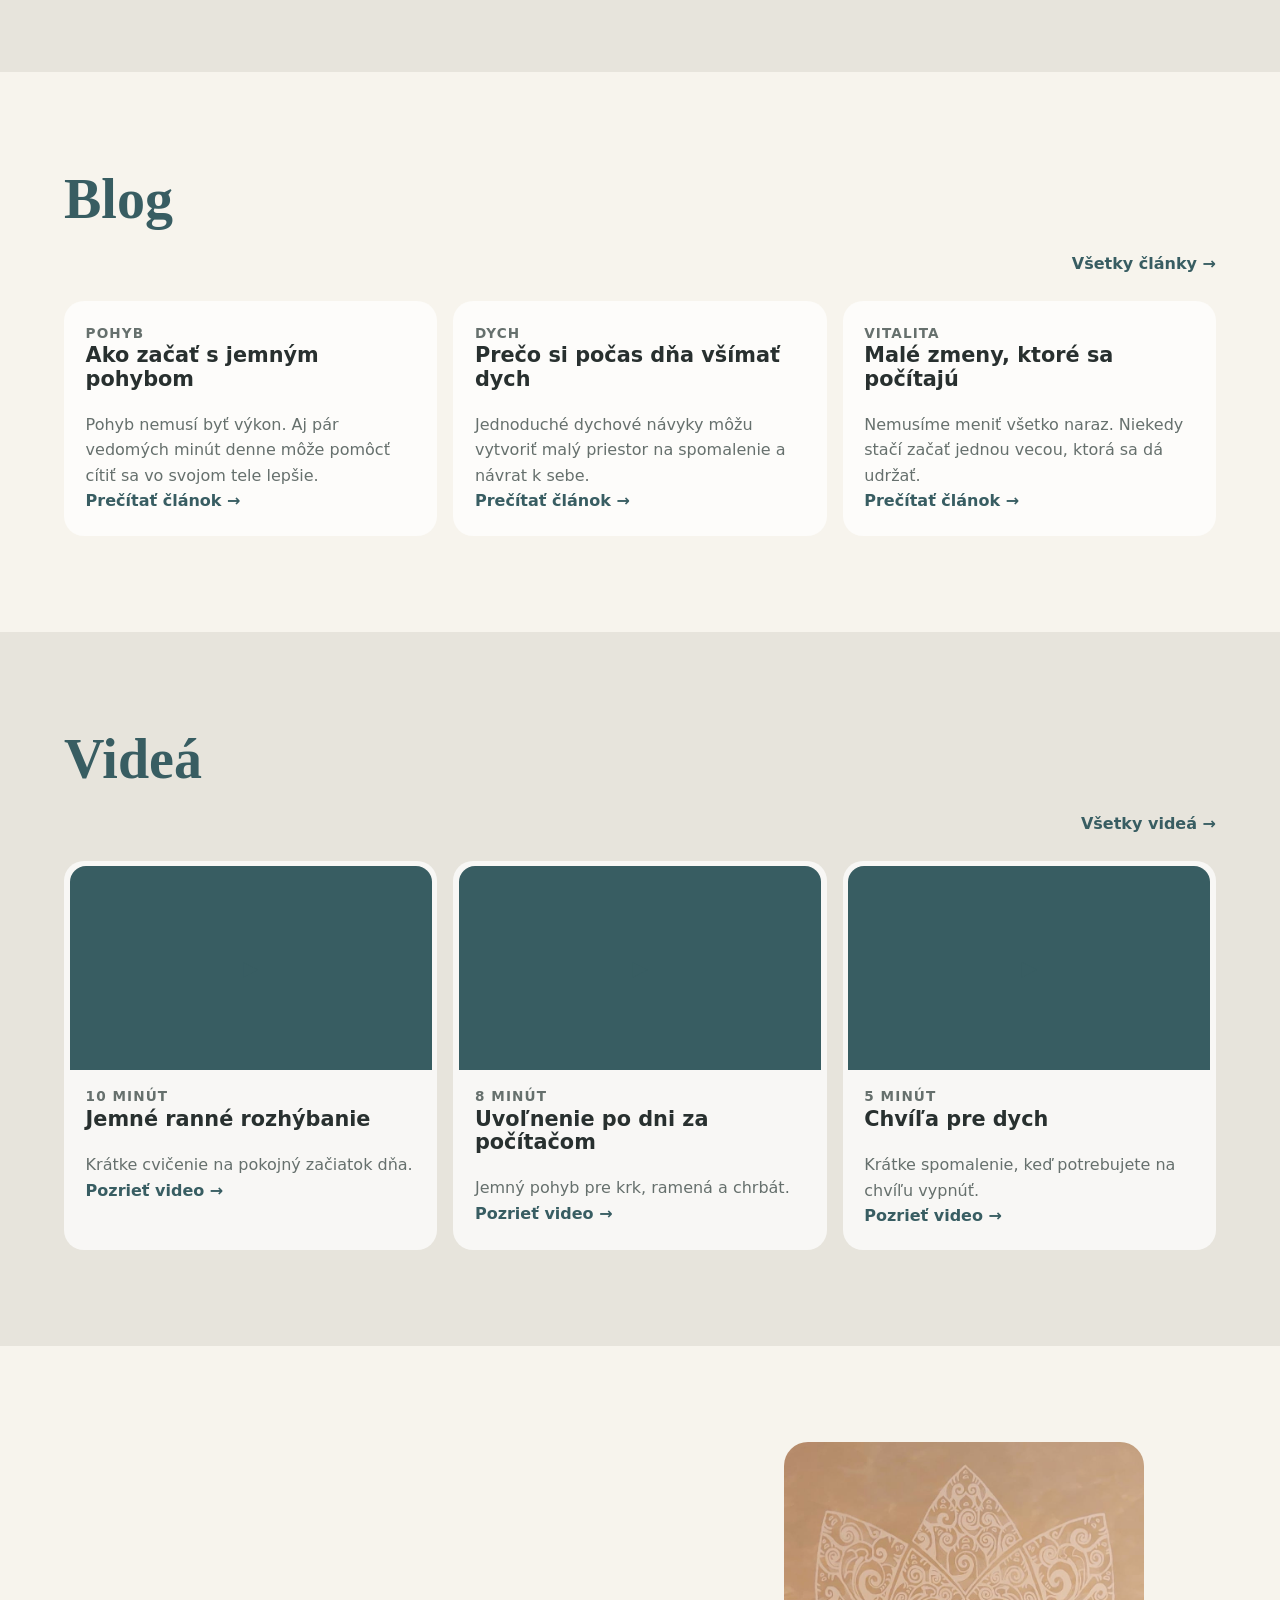
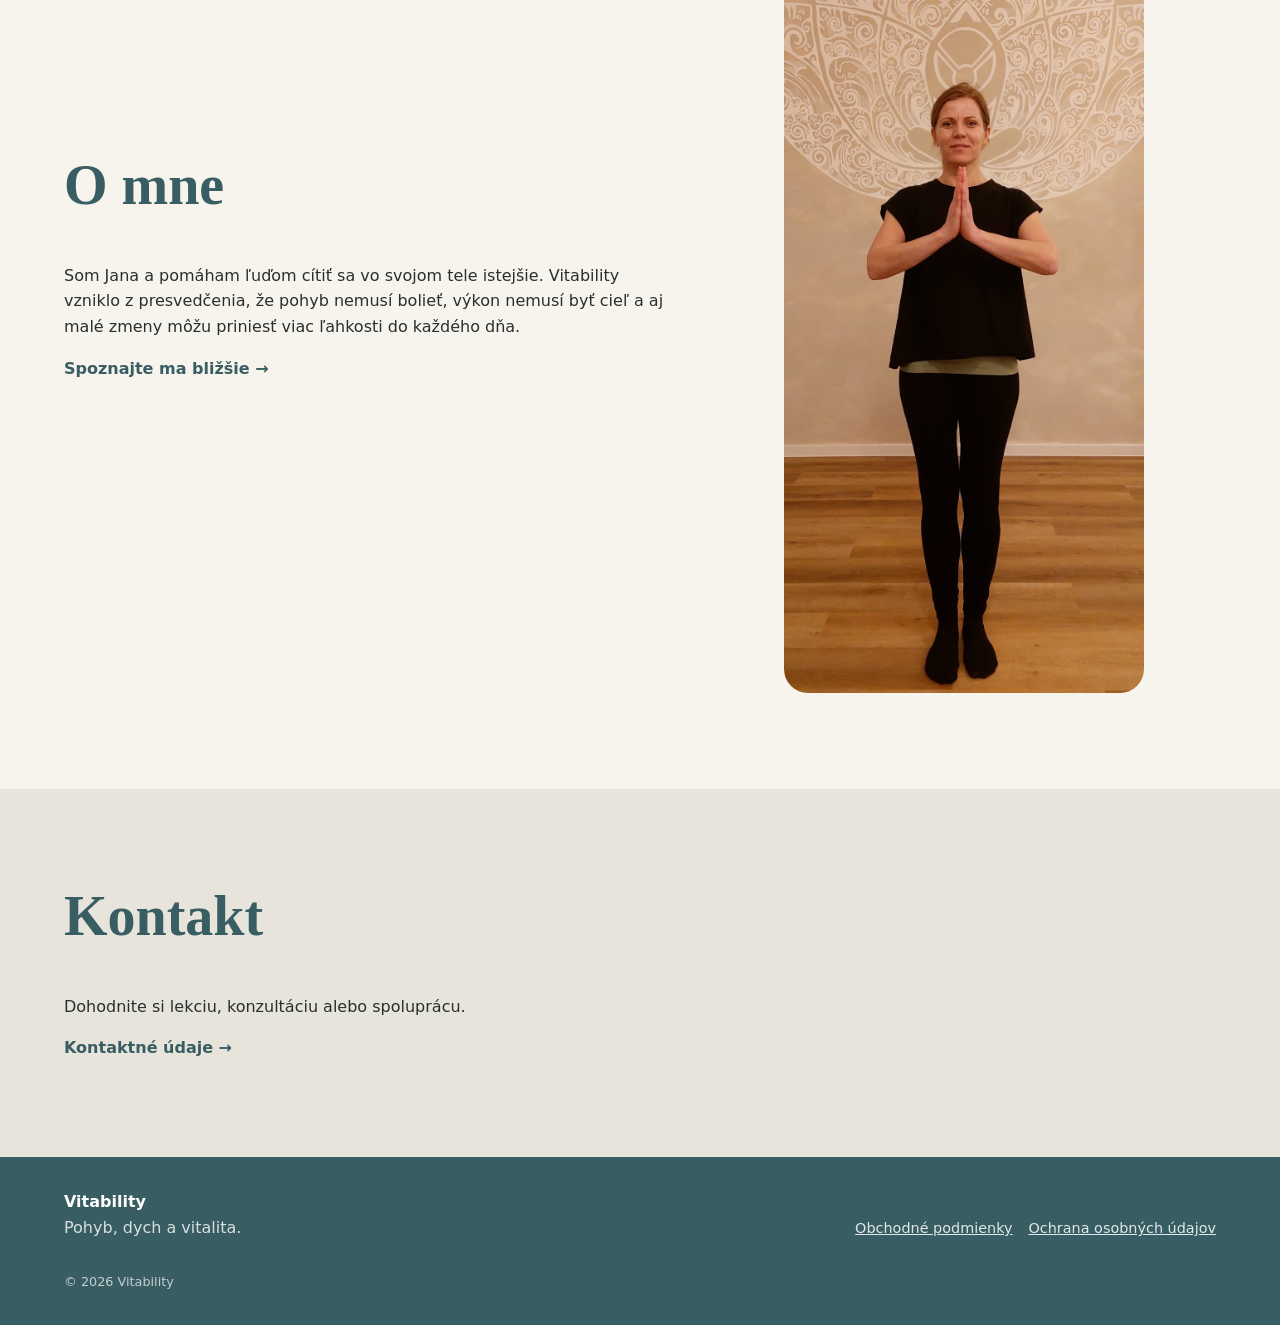
==== commit 42a5ce3b: "adding all pages" ====
--- a/index.html
+++ b/index.html
@@ -304,10 +304,7 @@
                 <a href="ochrana-osobnych-udajov.html">
                     Ochrana osobných údajov
                 </a>
-
-                <a href="cookies.html">
-                    Cookies
-                </a>
+                
             </div>
         </div>
 
--- a/css/styles.css
+++ b/css/styles.css
@@ -383,4 +383,356 @@
   display: block;
   width: 100%;
   height: auto;
+}
+
+.legal-page {
+  max-width: 820px;
+  margin-inline: auto;
+}
+
+.legal-header {
+  margin-bottom: 3rem;
+}
+
+.legal-header h1 {
+  margin-bottom: 0.75rem;
+}
+
+.legal-section {
+  margin-bottom: 3rem;
+}
+
+.legal-page h2 {
+  margin-bottom: 1.25rem;
+}
+
+.legal-page h3 {
+  margin-top: 2rem;
+  margin-bottom: 1rem;
+}
+
+.legal-page h4 {
+  margin-top: 1.5rem;
+  margin-bottom: 0.75rem;
+}
+
+.legal-page p,
+.legal-page li {
+  line-height: 1.75;
+}
+
+.legal-page ul,
+.legal-page ol {
+  padding-left: 1.5rem;
+}
+
+.legal-number {
+  font-weight: 600;
+}
+
+.about-page-intro,
+.about-method,
+.about-vitability,
+.about-education,
+.about-experience,
+.about-cta {
+  text-align: left;
+}
+
+.about-content {
+  max-width: 760px;
+}
+
+.about-page-grid {
+  display: grid;
+  gap: 2rem;
+  align-items: start;
+}
+
+.about-page-copy {
+  max-width: 680px;
+}
+
+.about-page-copy .lead {
+  font-size: 1.2rem;
+  line-height: 1.6;
+}
+
+.about-page-image {
+  max-width: 320px;
+  margin: 0;
+  overflow: hidden;
+  border-radius: 1.5rem;
+}
+
+.about-page-image img {
+  display: block;
+  width: 100%;
+  height: auto;
+}
+
+.values {
+  margin-top: 1.5rem;
+  font-weight: 600;
+  color: var(--color-deep);
+}
+
+.education-list {
+  display: grid;
+  gap: 1.5rem;
+}
+
+.education-item {
+  padding-bottom: 1.25rem;
+  border-bottom: 1px solid rgba(0, 0, 0, 0.08);
+}
+
+.education-item h3 {
+  margin-bottom: 0.35rem;
+}
+
+.education-item p {
+  margin: 0;
+}
+
+.about-actions {
+  display: flex;
+  flex-direction: column;
+  align-items: flex-start;
+  gap: 1rem;
+  margin-top: 1.5rem;
+}
+
+@media (min-width: 768px) {
+  .about-page-grid {
+    grid-template-columns: minmax(0, 1.4fr) minmax(240px, 0.6fr);
+    align-items: center;
+  }
+
+  .about-page-image {
+    max-width: 360px;
+  }
+
+  .about-actions {
+    flex-direction: row;
+    align-items: center;
+  }
+}
+
+.contact-intro,
+.contact-social,
+.contact-community,
+.contact-business {
+  text-align: left;
+}
+
+.contact-content {
+  max-width: 760px;
+}
+
+.contact-intro .lead {
+  max-width: 680px;
+  font-size: 1.2rem;
+  line-height: 1.6;
+}
+
+.contact-content a {
+  color: var(--color-deep);
+}
+
+.social-links {
+  display: flex;
+  flex-direction: column;
+  align-items: flex-start;
+  gap: 0.75rem;
+  margin-top: 1.5rem;
+}
+
+@media (min-width: 768px) {
+  .social-links {
+    flex-direction: row;
+    gap: 1.5rem;
+  }
+}
+
+.therapy-intro,
+.therapy-for-who,
+.therapy-how,
+.therapy-benefits,
+.therapy-options,
+.therapy-special,
+.therapy-cta {
+  text-align: left;
+}
+
+.therapy-content {
+  max-width: 760px;
+}
+
+.therapy-intro .lead {
+  max-width: 680px;
+  font-size: 1.2rem;
+  line-height: 1.6;
+}
+
+.therapy-list {
+  margin-top: 1.5rem;
+  padding-left: 1.25rem;
+}
+
+.therapy-list li {
+  margin-bottom: 0.7rem;
+  line-height: 1.6;
+}
+
+.therapy-types {
+  columns: 1;
+}
+
+.therapy-links {
+  display: flex;
+  flex-direction: column;
+  align-items: flex-start;
+  gap: 0.75rem;
+  margin-top: 1.5rem;
+}
+
+@media (min-width: 768px) {
+  .therapy-types {
+    columns: 2;
+    column-gap: 3rem;
+  }
+
+  .therapy-links {
+    flex-direction: row;
+    gap: 1.5rem;
+  }
+}
+
+.lessons-intro,
+.lessons-types,
+.lessons-zvolen,
+.lessons-ziar,
+.lessons-pricing,
+.lessons-signup {
+  text-align: left;
+}
+
+.lessons-content {
+  max-width: 760px;
+}
+
+.lessons-intro .lead {
+  max-width: 680px;
+  font-size: 1.2rem;
+  line-height: 1.6;
+}
+
+.lessons-list {
+  padding-left: 1.25rem;
+  margin-top: 1.5rem;
+}
+
+.lessons-list li {
+  margin-bottom: 0.7rem;
+  line-height: 1.6;
+}
+
+.lesson-place {
+  padding-block: 1.5rem;
+  border-bottom: 1px solid rgba(0, 0, 0, 0.08);
+}
+
+.lesson-place:first-of-type {
+  padding-top: 0.5rem;
+}
+
+.lesson-place:last-child {
+  border-bottom: 0;
+}
+
+.lesson-place h3 {
+  margin-bottom: 0.5rem;
+}
+
+.lessons-signup a,
+.lessons-pricing a {
+  color: var(--color-deep);
+}
+
+.company-intro,
+.company-benefits,
+.company-offer,
+.company-format,
+.company-experience,
+.company-price,
+.company-cta {
+  text-align: left;
+}
+
+.company-content {
+  max-width: 760px;
+}
+
+.company-intro .lead {
+  max-width: 680px;
+  font-size: 1.2rem;
+  line-height: 1.6;
+}
+
+.company-list {
+  display: grid;
+  gap: 1.5rem;
+}
+
+.company-item {
+  padding-bottom: 1.25rem;
+  border-bottom: 1px solid rgba(0, 0, 0, 0.08);
+}
+
+.company-item:last-child {
+  border-bottom: 0;
+}
+
+.company-item h3 {
+  margin-bottom: 0.5rem;
+}
+
+.company-points {
+  padding-left: 1.25rem;
+  margin-top: 1.5rem;
+}
+
+.company-points li {
+  margin-bottom: 0.7rem;
+  line-height: 1.6;
+}
+
+.individual-intro,
+.individual-for-who,
+.individual-process,
+.individual-focus,
+.individual-price,
+.individual-cta {
+  text-align: left;
+}
+
+.individual-content {
+  max-width: 760px;
+}
+
+.individual-intro .lead {
+  max-width: 680px;
+  font-size: 1.2rem;
+  line-height: 1.6;
+}
+
+.individual-list {
+  margin-top: 1.5rem;
+  padding-left: 1.25rem;
+}
+
+.individual-list li {
+  margin-bottom: 0.7rem;
+  line-height: 1.6;
 }
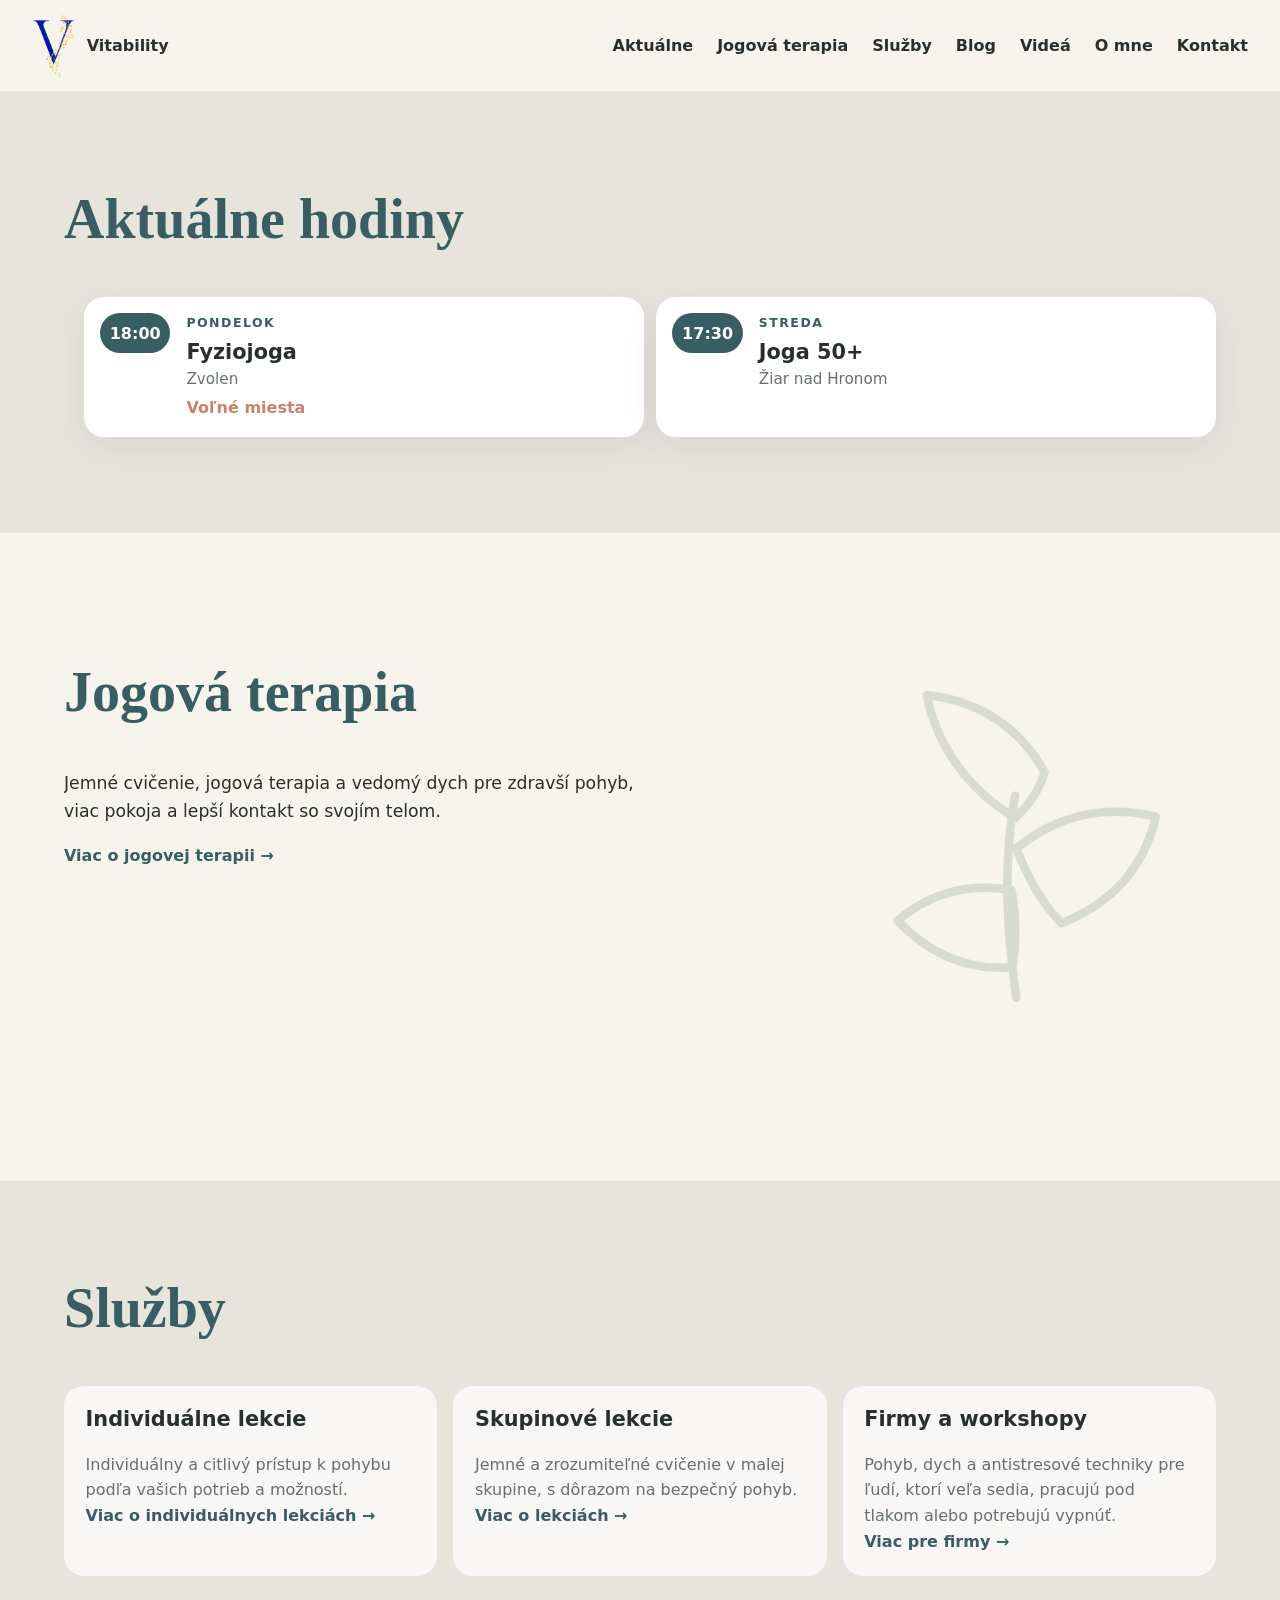
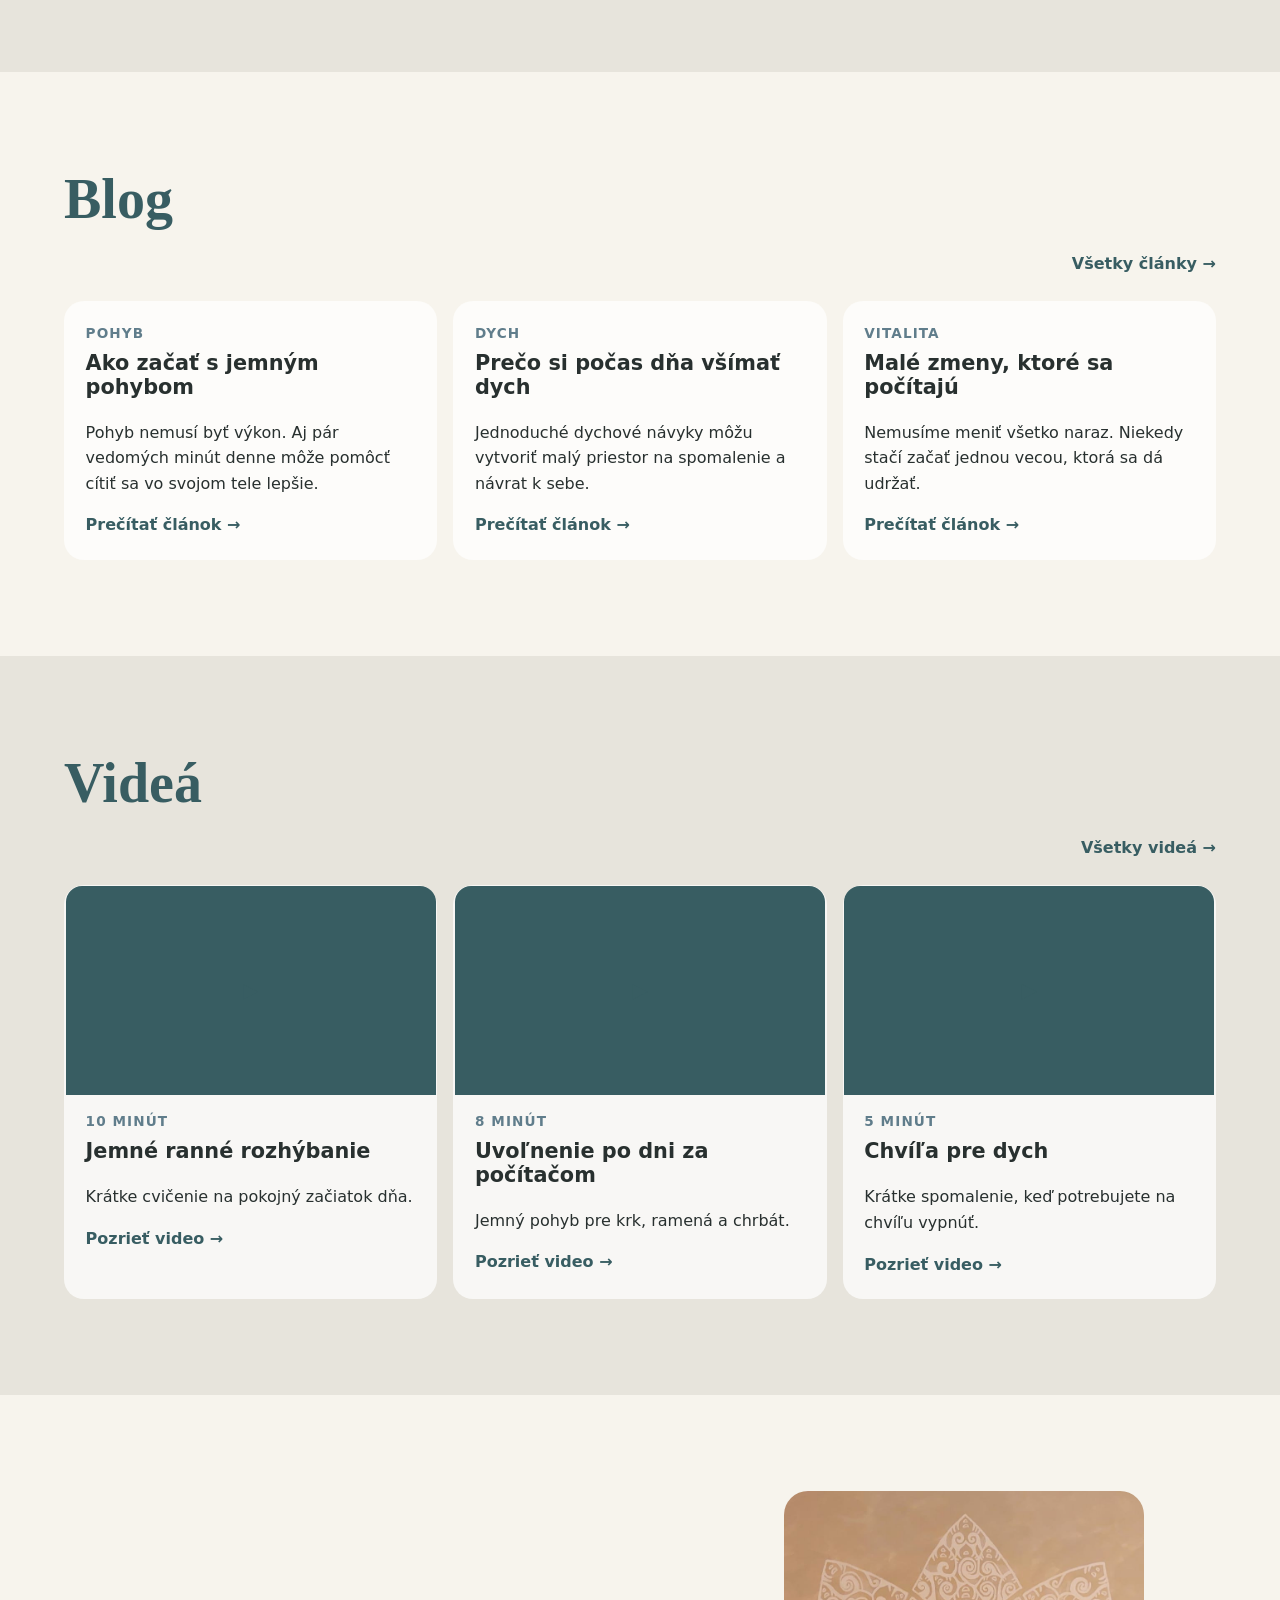
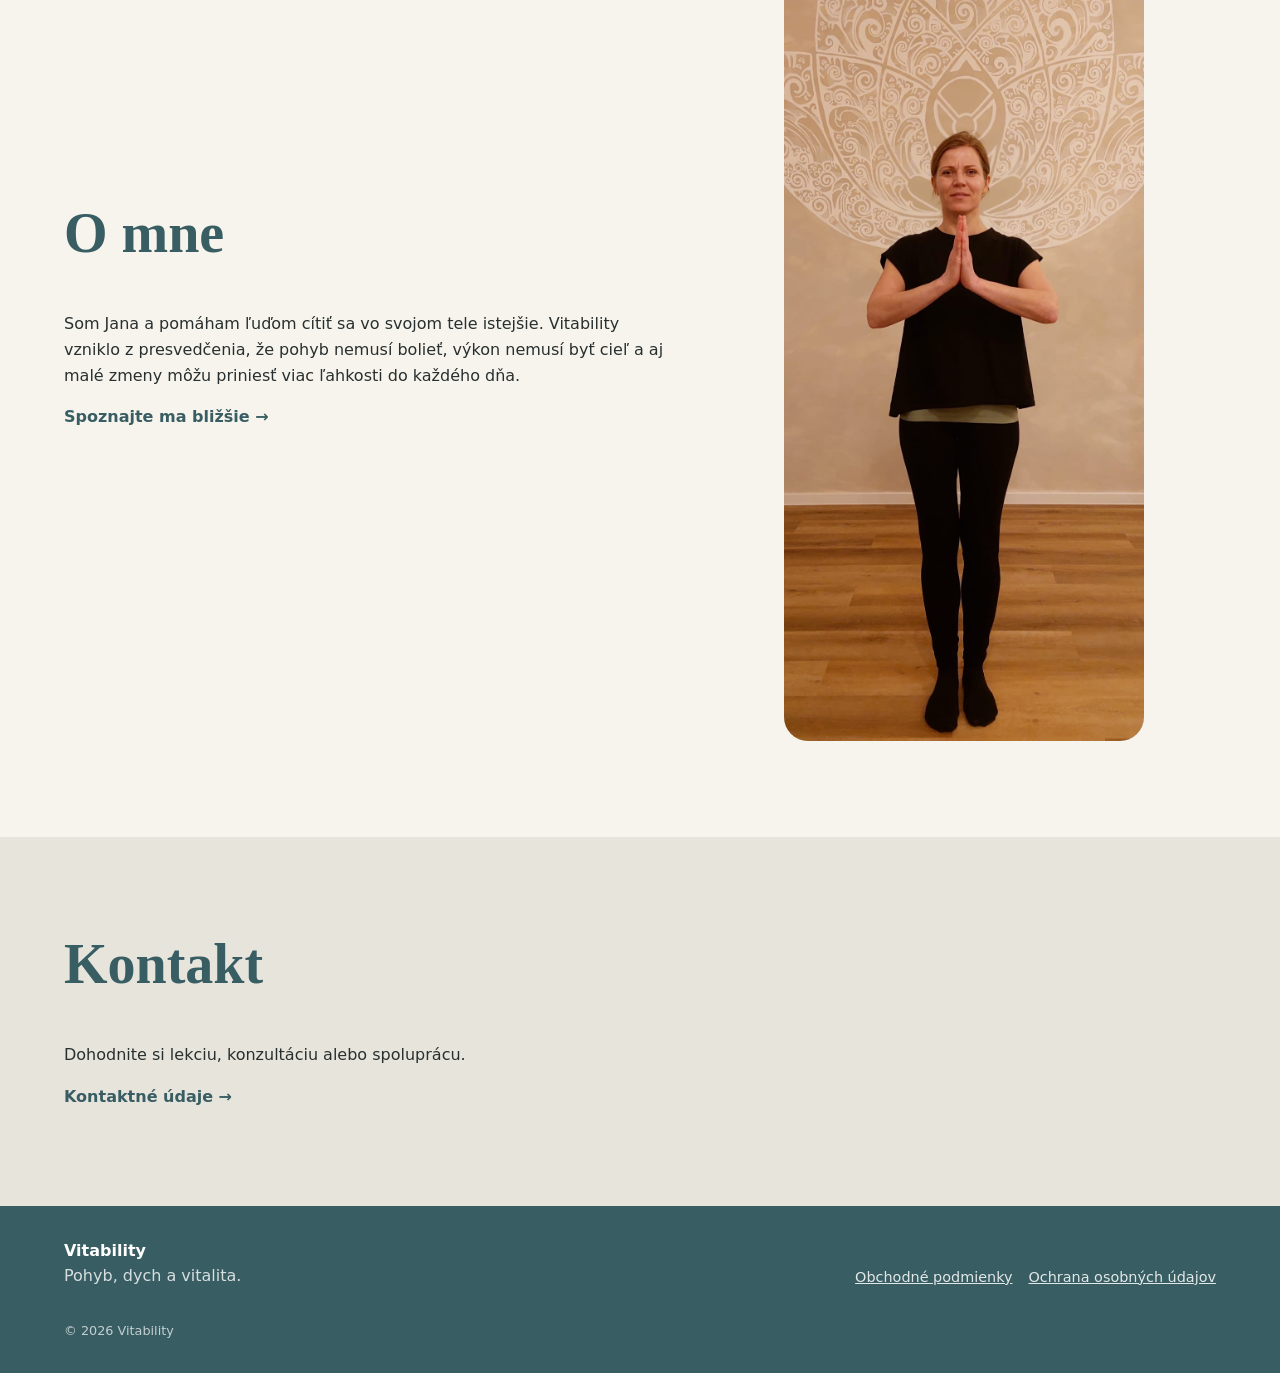
==== commit 4562de36: "adding caroussels for blog and video part" ====
--- a/index.html
+++ b/index.html
@@ -5,7 +5,10 @@
     <meta charset="utf-8">
     <meta name="viewport" content="width=device-width, initial-scale=1">
 
-    <meta name="description" content="Vitability – jemný pohyb, joga, dych a podpora vitality pre telo aj myseľ.">
+    <meta
+        name="description"
+        content="Vitability – jemný pohyb, joga, dych a podpora vitality pre telo aj myseľ."
+    >
 
     <title>Vitability</title>
 
@@ -16,18 +19,31 @@
 <body>
     <header class="site-header">
         <a class="brand" href="#aktualne" aria-label="Vitability – domov">
-            <img class="brand-logo" src="assets/logo/vitability-v.png" alt="">
+            <img
+                class="brand-logo"
+                src="assets/logo/vitability-v.png"
+                alt=""
+            >
             <span class="brand-name">Vitability</span>
         </a>
 
-        <button class="menu-toggle" type="button" aria-expanded="false" aria-controls="main-nav">
+        <button
+            class="menu-toggle"
+            type="button"
+            aria-expanded="false"
+            aria-controls="main-nav"
+        >
             <span class="sr-only">Otvoriť menu</span>
             <span></span>
             <span></span>
             <span></span>
         </button>
 
-        <nav id="main-nav" class="main-nav" aria-label="Hlavná navigácia">
+        <nav
+            id="main-nav"
+            class="main-nav"
+            aria-label="Hlavná navigácia"
+        >
             <a href="#aktualne">Aktuálne</a>
             <a href="#hero">Jogová terapia</a>
             <a href="#sluzby">Služby</a>
@@ -40,39 +56,70 @@
 
     <main id="top">
 
+        <!-- AKTUÁLNE -->
+
         <section id="aktualne" class="section section-soft">
             <div class="section-heading">
                 <h2>Aktuálne hodiny</h2>
             </div>
 
-            <div id="lessons" class="lessons-list" aria-live="polite">
-                <p class="loading">Načítavam aktuálne hodiny…</p>
-            </div>
-        </section>
+            <div
+                id="lessons"
+                class="lessons-list"
+                aria-live="polite"
+            >
+                <p class="loading">
+                    Načítavam aktuálne hodiny…
+                </p>
+            </div>
+        </section>
+
+        <!-- JOGOVÁ TERAPIA -->
 
         <section id="hero" class="hero section">
             <div class="hero-copy">
                 <h2>Jogová terapia</h2>
 
                 <p>
-                    Jemné cvičenie, jogová terapia a vedomý dych pre zdravší
-                    pohyb, viac pokoja a lepší kontakt so svojím telom.
+                    Jemné cvičenie, jogová terapia a vedomý dych
+                    pre zdravší pohyb, viac pokoja a lepší kontakt
+                    so svojím telom.
                 </p>
-                <a class="text-link" href="jogova-terapia.html">
+
+                <a
+                    class="text-link"
+                    href="jogova-terapia.html"
+                >
                     Viac o jogovej terapii →
                 </a>
-
             </div>
 
             <div class="hero-art" aria-hidden="true">
-                <svg class="ginkgo" viewBox="0 0 320 320" role="img">
-                    <path d="M157 275c-8-56-11-111-1-165" />
-                    <path d="M156 128C116 104 92 68 84 28c42 4 77 27 96 63-4 14-12 26-24 37Z" />
-                    <path d="M157 153c33-27 72-36 114-26-10 42-36 71-77 87-15-15-27-35-37-61Z" />
-                    <path d="M153 187c-35-6-66 2-93 25 27 28 58 41 94 38 3-21 3-42-1-63Z" />
+                <svg
+                    class="ginkgo"
+                    viewBox="0 0 320 320"
+                    role="img"
+                >
+                    <path
+                        d="M157 275c-8-56-11-111-1-165"
+                    />
+
+                    <path
+                        d="M156 128C116 104 92 68 84 28c42 4 77 27 96 63-4 14-12 26-24 37Z"
+                    />
+
+                    <path
+                        d="M157 153c33-27 72-36 114-26-10 42-36 71-77 87-15-15-27-35-37-61Z"
+                    />
+
+                    <path
+                        d="M153 187c-35-6-66 2-93 25 27 28 58 41 94 38 3-21 3-42-1-63Z"
+                    />
                 </svg>
             </div>
         </section>
+
+        <!-- SLUŽBY -->
 
         <section id="sluzby" class="section section-soft">
             <div class="section-heading">
@@ -80,15 +127,19 @@
             </div>
 
             <div class="cards">
+
                 <article class="card">
                     <h3>Individuálne lekcie</h3>
 
                     <p>
-                        Individuálny a citlivý prístup k pohybu podľa vašich
-                        potrieb a možností.
+                        Individuálny a citlivý prístup k pohybu
+                        podľa vašich potrieb a možností.
                     </p>
 
-                    <a class="text-link" href="individualne-lekcie.html">
+                    <a
+                        class="text-link"
+                        href="individualne-lekcie.html"
+                    >
                         Viac o individuálnych lekciách →
                     </a>
                 </article>
@@ -101,7 +152,10 @@
                         s dôrazom na bezpečný pohyb.
                     </p>
 
-                    <a class="text-link" href="skupinove-lekcie.html">
+                    <a
+                        class="text-link"
+                        href="skupinove-lekcie.html"
+                    >
                         Viac o lekciách →
                     </a>
                 </article>
@@ -115,164 +169,244 @@
                         potrebujú vypnúť.
                     </p>
 
-                    <a class="text-link" href="firmy.html">
+                    <a
+                        class="text-link"
+                        href="firmy.html"
+                    >
                         Viac pre firmy →
                     </a>
                 </article>
-            </div>
-        </section>
+
+            </div>
+        </section>
+
+        <!-- BLOG -->
 
         <section id="blog" class="section">
             <div class="section-heading section-heading-row">
-                <div>
-                    <h2>Blog</h2>
+                <h2>Blog</h2>
+
+                <a
+                    class="text-link"
+                    href="blog.html"
+                >
+                    Všetky články →
+                </a>
+            </div>
+
+            <div
+                class="carousel"
+                data-carousel
+                aria-label="Najnovšie články"
+            >
+                <div class="carousel-track">
+
+                    <article class="carousel-slide">
+                        <p class="card-meta">Pohyb</p>
+
+                        <h3>Ako začať s jemným pohybom</h3>
+
+                        <p>
+                            Pohyb nemusí byť výkon. Aj pár vedomých
+                            minút denne môže pomôcť cítiť sa vo
+                            svojom tele lepšie.
+                        </p>
+
+                        <a
+                            class="text-link"
+                            href="#"
+                        >
+                            Prečítať článok →
+                        </a>
+                    </article>
+
+                    <article class="carousel-slide">
+                        <p class="card-meta">Dych</p>
+
+                        <h3>Prečo si počas dňa všímať dych</h3>
+
+                        <p>
+                            Jednoduché dychové návyky môžu vytvoriť
+                            malý priestor na spomalenie a návrat
+                            k sebe.
+                        </p>
+
+                        <a
+                            class="text-link"
+                            href="#"
+                        >
+                            Prečítať článok →
+                        </a>
+                    </article>
+
+                    <article class="carousel-slide">
+                        <p class="card-meta">Vitalita</p>
+
+                        <h3>Malé zmeny, ktoré sa počítajú</h3>
+
+                        <p>
+                            Nemusíme meniť všetko naraz.
+                            Niekedy stačí začať jednou vecou,
+                            ktorá sa dá udržať.
+                        </p>
+
+                        <a
+                            class="text-link"
+                            href="#"
+                        >
+                            Prečítať článok →
+                        </a>
+                    </article>
+
                 </div>
 
-                <a class="text-link" href="blog.html">
-                    Všetky články →
-                </a>
-            </div>
-
-            <div class="cards blog-cards">
-                <article class="card article-card">
-                    <p class="card-meta">Pohyb</p>
-
-                    <h3>Ako začať s jemným pohybom</h3>
-
-                    <p>
-                        Pohyb nemusí byť výkon. Aj pár vedomých minút denne
-                        môže pomôcť cítiť sa vo svojom tele lepšie.
-                    </p>
-
-                    <a class="text-link" href="#">
-                        Prečítať článok →
-                    </a>
-                </article>
-
-                <article class="card article-card">
-                    <p class="card-meta">Dych</p>
-
-                    <h3>Prečo si počas dňa všímať dych</h3>
-
-                    <p>
-                        Jednoduché dychové návyky môžu vytvoriť malý priestor
-                        na spomalenie a návrat k sebe.
-                    </p>
-
-                    <a class="text-link" href="#">
-                        Prečítať článok →
-                    </a>
-                </article>
-
-                <article class="card article-card">
-                    <p class="card-meta">Vitalita</p>
-
-                    <h3>Malé zmeny, ktoré sa počítajú</h3>
-
-                    <p>
-                        Nemusíme meniť všetko naraz. Niekedy stačí začať
-                        jednou vecou, ktorá sa dá udržať.
-                    </p>
-
-                    <a class="text-link" href="#">
-                        Prečítať článok →
-                    </a>
-                </article>
-            </div>
-        </section>
+                <div
+                    class="carousel-dots"
+                    aria-label="Výber článku"
+                ></div>
+            </div>
+        </section>
+
+        <!-- VIDEÁ -->
 
         <section id="videa" class="section section-soft">
             <div class="section-heading section-heading-row">
-                <div>
-                    <h2>Videá</h2>
+                <h2>Videá</h2>
+
+                <a
+                    class="text-link"
+                    href="videa.html"
+                >
+                    Všetky videá →
+                </a>
+            </div>
+
+            <div
+                class="carousel"
+                data-carousel
+                aria-label="Najnovšie videá"
+            >
+                <div class="carousel-track">
+
+                    <article class="carousel-slide">
+                        <div
+                            class="video-preview"
+                            aria-hidden="true"
+                        >
+                            <span class="play-button">▶</span>
+                        </div>
+
+                        <p class="card-meta">10 minút</p>
+
+                        <h3>Jemné ranné rozhýbanie</h3>
+
+                        <p>
+                            Krátke cvičenie na pokojný začiatok dňa.
+                        </p>
+
+                        <a
+                            class="text-link"
+                            href="#"
+                        >
+                            Pozrieť video →
+                        </a>
+                    </article>
+
+                    <article class="carousel-slide">
+                        <div
+                            class="video-preview"
+                            aria-hidden="true"
+                        >
+                            <span class="play-button">▶</span>
+                        </div>
+
+                        <p class="card-meta">8 minút</p>
+
+                        <h3>Uvoľnenie po dni za počítačom</h3>
+
+                        <p>
+                            Jemný pohyb pre krk, ramená a chrbát.
+                        </p>
+
+                        <a
+                            class="text-link"
+                            href="#"
+                        >
+                            Pozrieť video →
+                        </a>
+                    </article>
+
+                    <article class="carousel-slide">
+                        <div
+                            class="video-preview"
+                            aria-hidden="true"
+                        >
+                            <span class="play-button">▶</span>
+                        </div>
+
+                        <p class="card-meta">5 minút</p>
+
+                        <h3>Chvíľa pre dych</h3>
+
+                        <p>
+                            Krátke spomalenie, keď potrebujete
+                            na chvíľu vypnúť.
+                        </p>
+
+                        <a
+                            class="text-link"
+                            href="#"
+                        >
+                            Pozrieť video →
+                        </a>
+                    </article>
+
                 </div>
 
-                <a class="text-link" href="videa.html">
-                    Všetky videá →
-                </a>
-            </div>
-
-            <div class="cards video-cards">
-                <article class="card video-card">
-                    <div class="video-placeholder" aria-hidden="true">
-                        <span class="play-button">▶</span>
-                    </div>
-
-                    <p class="card-meta">10 minút</p>
-
-                    <h3>Jemné ranné rozhýbanie</h3>
-
-                    <p>
-                        Krátke cvičenie na pokojný začiatok dňa.
-                    </p>
-
-                    <a class="text-link" href="#">
-                        Pozrieť video →
-                    </a>
-                </article>
-
-                <article class="card video-card">
-                    <div class="video-placeholder" aria-hidden="true">
-                        <span class="play-button">▶</span>
-                    </div>
-
-                    <p class="card-meta">8 minút</p>
-
-                    <h3>Uvoľnenie po dni za počítačom</h3>
-
-                    <p>
-                        Jemný pohyb pre krk, ramená a chrbát.
-                    </p>
-
-                    <a class="text-link" href="#">
-                        Pozrieť video →
-                    </a>
-                </article>
-
-                <article class="card video-card">
-                    <div class="video-placeholder" aria-hidden="true">
-                        <span class="play-button">▶</span>
-                    </div>
-
-                    <p class="card-meta">5 minút</p>
-
-                    <h3>Chvíľa pre dych</h3>
-
-                    <p>
-                        Krátke spomalenie, keď potrebujete na chvíľu vypnúť.
-                    </p>
-
-                    <a class="text-link" href="#">
-                        Pozrieť video →
-                    </a>
-                </article>
-            </div>
-        </section>
+                <div
+                    class="carousel-dots"
+                    aria-label="Výber videa"
+                ></div>
+            </div>
+        </section>
+
+        <!-- O MNE -->
 
         <section id="o-mne" class="section about">
             <div>
-                <h2>
-                    O mne
-                </h2>
+                <h2>O mne</h2>
 
                 <p>
-                    Som Jana a pomáham ľuďom cítiť sa vo svojom tele istejšie.
-                    Vitability vzniklo z presvedčenia, že pohyb nemusí bolieť,
-                    výkon nemusí byť cieľ a aj malé zmeny môžu priniesť
-                    viac ľahkosti do každého dňa.
+                    Som Jana a pomáham ľuďom cítiť sa vo svojom tele
+                    istejšie. Vitability vzniklo z presvedčenia,
+                    že pohyb nemusí bolieť, výkon nemusí byť cieľ
+                    a aj malé zmeny môžu priniesť viac ľahkosti
+                    do každého dňa.
                 </p>
 
-                <a class="text-link" href="o-mne.html">
+                <a
+                    class="text-link"
+                    href="o-mne.html"
+                >
                     Spoznajte ma bližšie →
                 </a>
             </div>
 
             <div class="about-image">
-                <img src="assets/images/janka_kvet.jpeg" alt="Jana z Vitability" loading="lazy">
-            </div>
-        </section>
-
-        <section id="kontakt" class="section section-soft">
+                <img
+                    src="assets/images/janka_kvet.jpeg"
+                    alt="Jana z Vitability"
+                    loading="lazy"
+                >
+            </div>
+        </section>
+
+        <!-- KONTAKT -->
+
+        <section
+            id="kontakt"
+            class="section section-soft"
+        >
             <div>
                 <h2>Kontakt</h2>
 
@@ -280,10 +414,13 @@
                     Dohodnite si lekciu, konzultáciu
                     alebo spoluprácu.
                 </p>
-                <a class="text-link" href="kontakt.html">
+
+                <a
+                    class="text-link"
+                    href="kontakt.html"
+                >
                     Kontaktné údaje →
                 </a>
-
             </div>
         </section>
 
@@ -304,7 +441,6 @@
                 <a href="ochrana-osobnych-udajov.html">
                     Ochrana osobných údajov
                 </a>
-                
             </div>
         </div>
 
--- a/css/styles.css
+++ b/css/styles.css
@@ -735,4 +735,113 @@
 .individual-list li {
   margin-bottom: 0.7rem;
   line-height: 1.6;
+}
+
+.carousel {
+  width: 100%;
+}
+
+.carousel-track {
+  display: flex;
+  gap: 1rem;
+
+  overflow-x: auto;
+  scroll-snap-type: x mandatory;
+  scroll-behavior: smooth;
+
+  scrollbar-width: none;
+  -webkit-overflow-scrolling: touch;
+}
+
+.carousel-track::-webkit-scrollbar {
+  display: none;
+}
+
+.carousel-slide {
+  flex: 0 0 88%;
+  scroll-snap-align: start;
+
+  box-sizing: border-box;
+  padding: 1.25rem;
+
+  border-radius: 1rem;
+  background: var(--color-background);
+}
+
+.carousel-dots {
+  display: flex;
+  justify-content: center;
+  gap: 0.5rem;
+  margin-top: 1rem;
+}
+
+.carousel-dot {
+  width: 8px;
+  height: 8px;
+  padding: 0;
+
+  border: 0;
+  border-radius: 50%;
+
+  background: var(--color-primary);
+  opacity: 0.3;
+
+  cursor: pointer;
+}
+
+.carousel-dot.is-active {
+  opacity: 1;
+}
+
+.video-preview {
+  display: grid;
+  place-items: center;
+
+  aspect-ratio: 16 / 9;
+  margin: -1.25rem -1.25rem 1rem;
+
+  border-radius: 1rem 1rem 0 0;
+  background: var(--color-deep);
+}
+
+.play-button {
+  display: grid;
+  place-items: center;
+
+  width: 3.5rem;
+  height: 3.5rem;
+
+  border-radius: 50%;
+
+  background: var(--color-background);
+  color: var(--color-deep);
+}
+
+/* Carousel iba na mobile.
+   Na desktope sa obsah zobrazí ako klasické 3 karty. */
+
+@media (min-width: 768px) {
+  .carousel-track {
+    display: grid;
+    grid-template-columns: repeat(3, minmax(0, 1fr));
+    gap: 1rem;
+
+    overflow: visible;
+    scroll-snap-type: none;
+  }
+
+  .carousel-slide {
+    width: auto;
+    min-width: 0;
+    flex: none;
+    scroll-snap-align: none;
+
+    padding: 1.35rem;
+    border-radius: var(--radius);
+    background: rgba(255, 255, 255, 0.72);
+  }
+
+  .carousel-dots {
+    display: none;
+  }
 }
